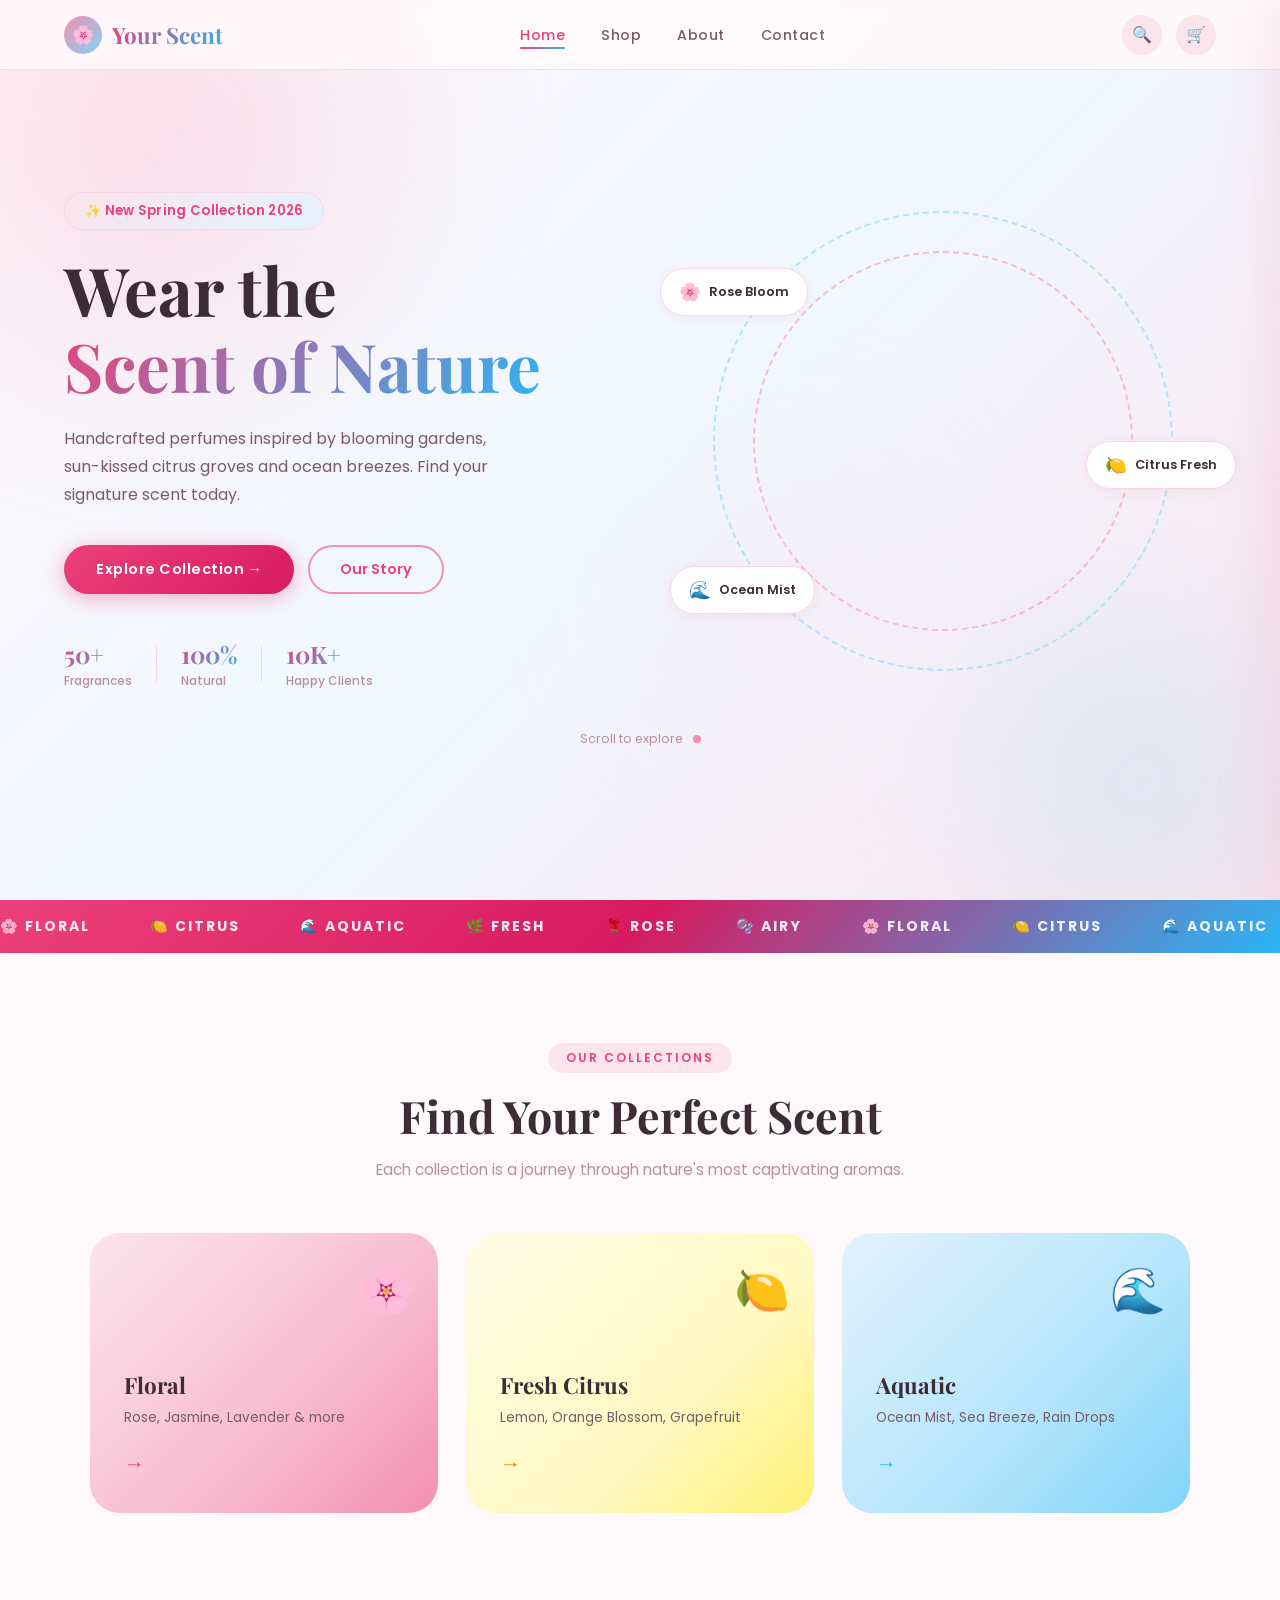
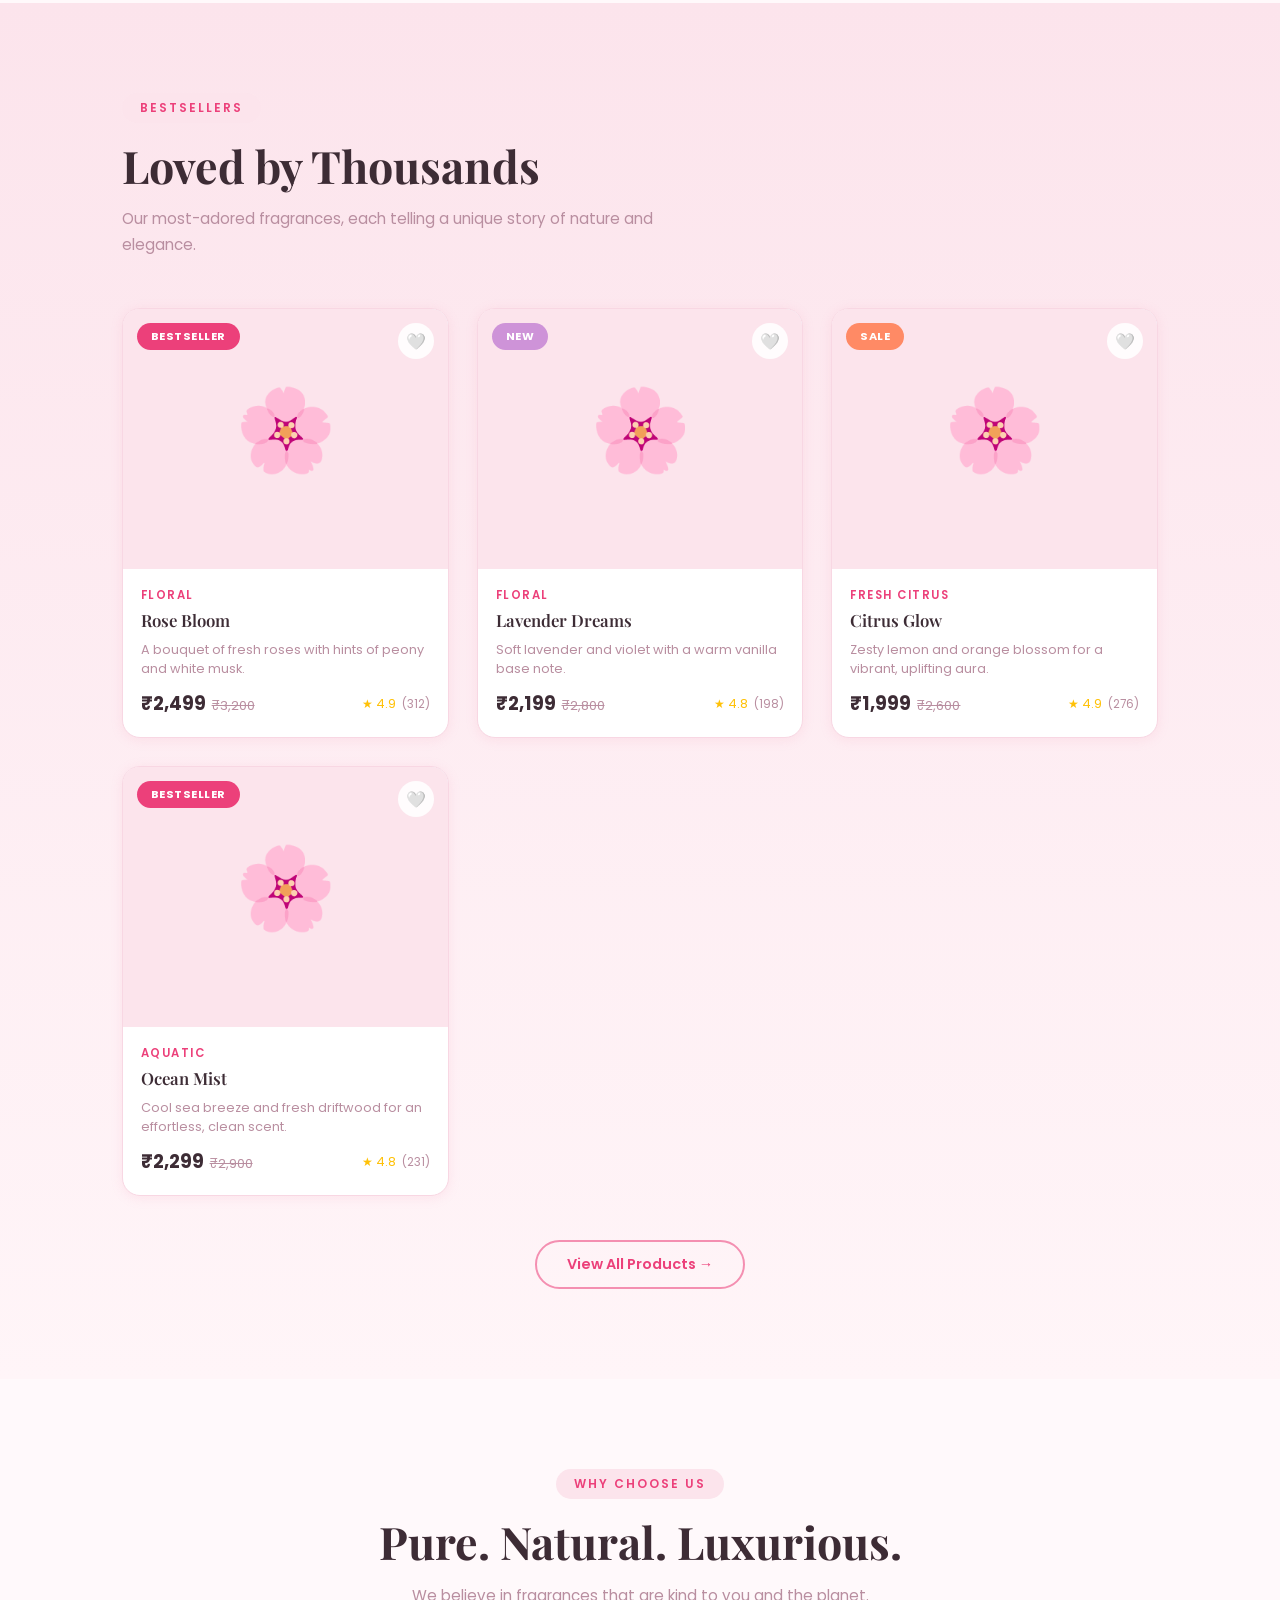
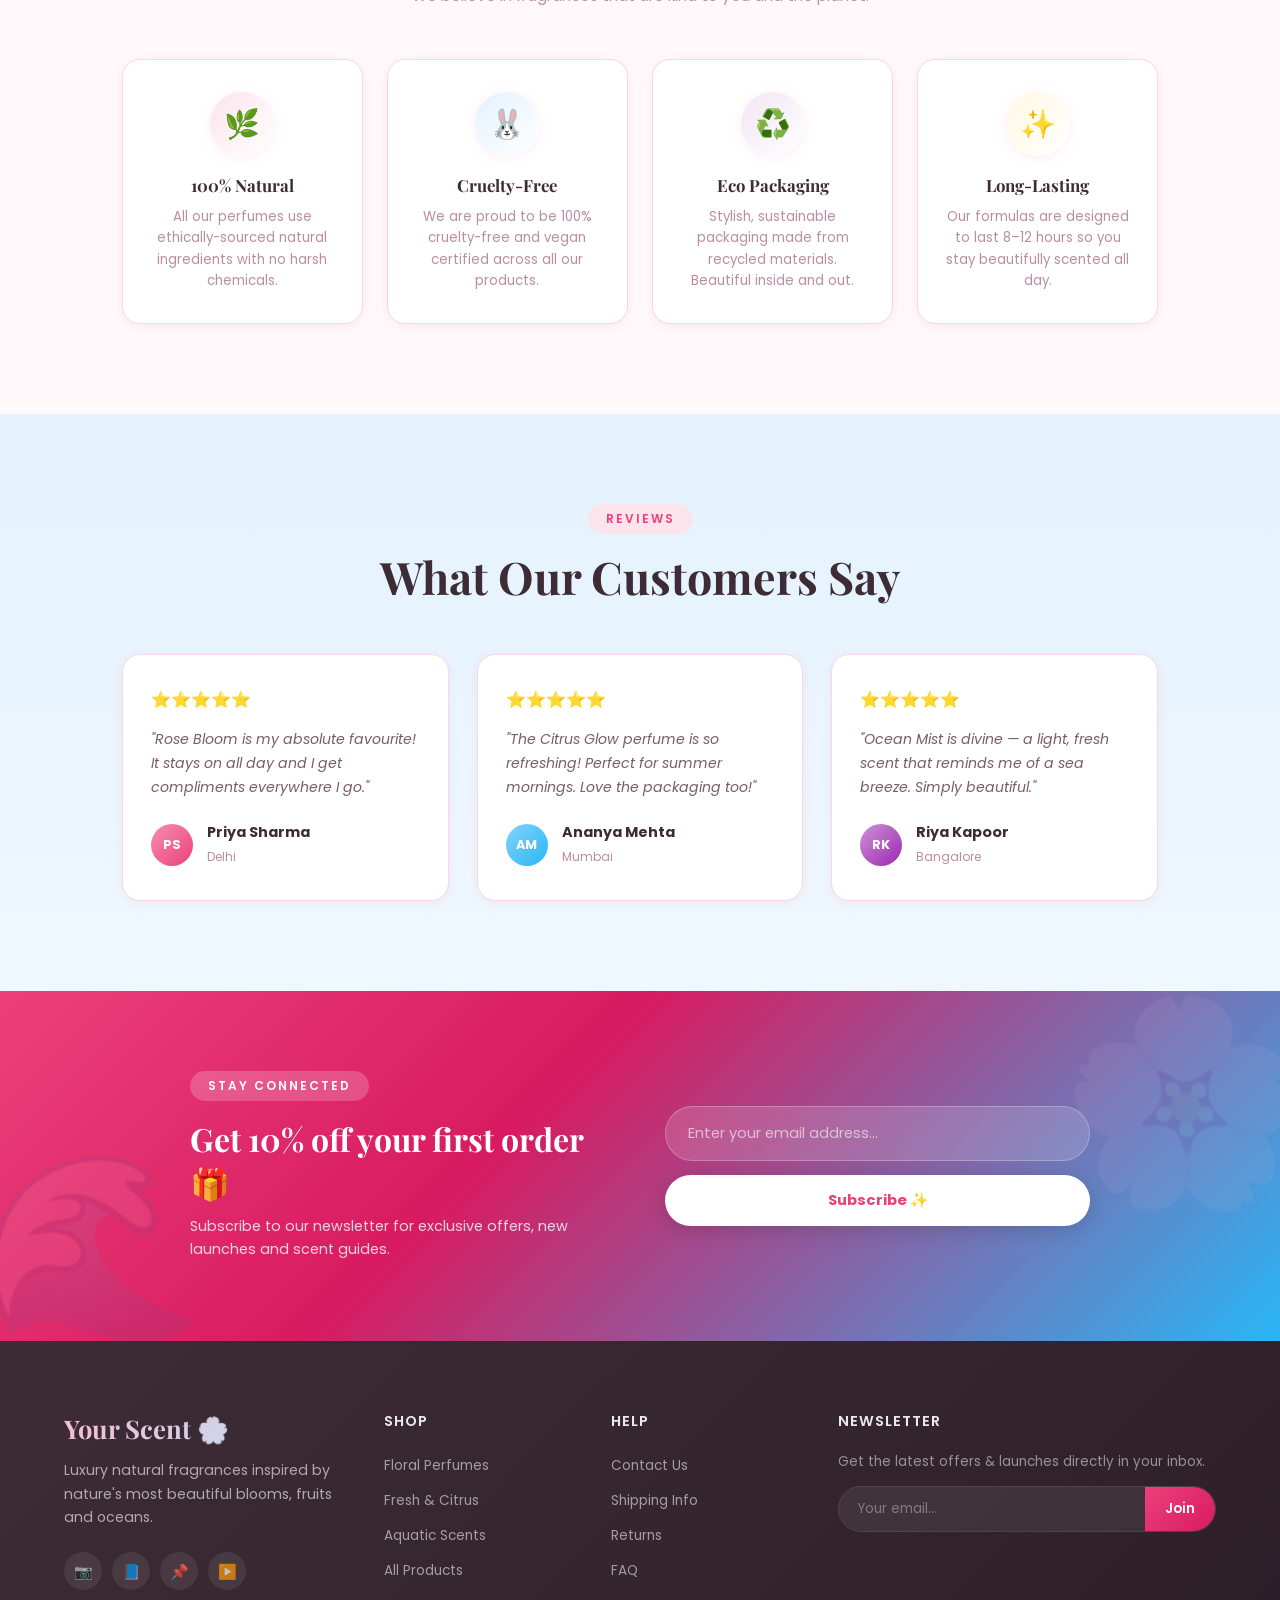
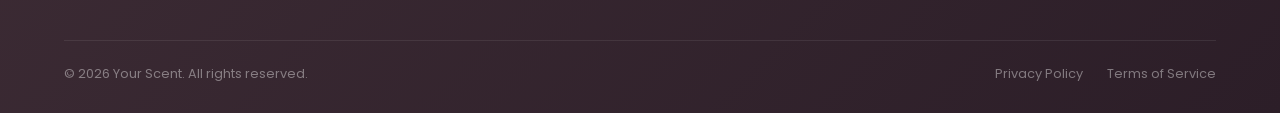
==== index.html @ e3f03396 "Add files via upload" ====
<!DOCTYPE html>
<html lang="en">
<head>
  <meta charset="UTF-8" />
  <meta name="viewport" content="width=device-width, initial-scale=1.0" />
  <meta name="description" content="Your Scent – Discover luxurious floral, fresh citrus and aquatic perfumes crafted for those who love nature's finest aromas." />
  <title>Your Scent | Luxury Perfumes</title>
  <link rel="stylesheet" href="style.css" />
  <link rel="stylesheet" href="home.css" />
</head>
<body>

  <!-- ══ NAVBAR ══ -->
  <nav class="navbar" id="navbar">
    <a href="index.html" class="nav-logo">
      <div class="logo-icon">🌸</div>
      <span class="brand-name">Your Scent</span>
    </a>
    <ul class="nav-links">
      <li><a href="index.html" class="active">Home</a></li>
      <li><a href="shop.html">Shop</a></li>
      <li><a href="about.html">About</a></li>
      <li><a href="contact.html">Contact</a></li>
    </ul>
    <div class="nav-actions">
      <button class="nav-btn-icon" id="searchBtn" title="Search">🔍</button>
      <button class="nav-btn-icon cart-btn" id="cartBtn" title="Cart">
        🛒<span class="cart-count" id="cartCount">0</span>
      </button>
      <button class="hamburger" id="hamburger" aria-label="Menu">
        <span></span><span></span><span></span>
      </button>
    </div>
  </nav>
  <div class="mobile-nav" id="mobileNav">
    <a href="index.html">Home</a>
    <a href="shop.html">Shop</a>
    <a href="about.html">About</a>
    <a href="contact.html">Contact</a>
  </div>

  <!-- ══ HERO ══ -->
  <section class="hero" id="home">
    <div class="hero-bg-shapes">
      <div class="hero-blob hero-blob-1"></div>
      <div class="hero-blob hero-blob-2"></div>
      <div class="hero-blob hero-blob-3"></div>
    </div>
    <div class="hero-content">
      <div class="hero-text animate-in">
        <div class="hero-tag">✨ New Spring Collection 2026</div>
        <h1 class="hero-title">
          Wear the<br />
          <span class="text-gradient">Scent of Nature</span>
        </h1>
        <p class="hero-sub">
          Handcrafted perfumes inspired by blooming gardens,
          sun-kissed citrus groves and ocean breezes. Find your
          signature scent today.
        </p>
        <div class="hero-actions">
          <a href="shop.html" class="btn-primary">Explore Collection →</a>
          <a href="about.html" class="btn-secondary">Our Story</a>
        </div>
        <div class="hero-stats">
          <div class="stat"><span>50+</span><em>Fragrances</em></div>
          <div class="stat-divider"></div>
          <div class="stat"><span>100%</span><em>Natural</em></div>
          <div class="stat-divider"></div>
          <div class="stat"><span>10K+</span><em>Happy Clients</em></div>
        </div>
      </div>
      <div class="hero-visual animate-in" style="animation-delay:0.2s">
        <div class="hero-img-ring"></div>
        <div class="hero-img-ring ring-2"></div>
        <img
          src="C:/Users/kumar/.gemini/antigravity/brain/b9d7368d-b998-469e-8e86-567c743e4a9d/hero_banner_1772467784851.png"
          alt="Your Scent hero perfume"
          class="hero-img"
          onerror="this.style.display='none'"
        />
        <div class="hero-float-card card-1">
          <span>🌸</span> Rose Bloom
        </div>
        <div class="hero-float-card card-2">
          <span>🍋</span> Citrus Fresh
        </div>
        <div class="hero-float-card card-3">
          <span>🌊</span> Ocean Mist
        </div>
      </div>
    </div>
    <div class="hero-scroll-hint">
      <span>Scroll to explore</span>
      <div class="scroll-dot"></div>
    </div>
  </section>

  <!-- ══ MARQUEE ══ -->
  <div class="marquee-wrap">
    <div class="marquee-track">
      <span>🌸 Floral</span><span>🍋 Citrus</span><span>🌊 Aquatic</span>
      <span>🌿 Fresh</span><span>🌹 Rose</span><span>🫧 Airy</span>
      <span>🌸 Floral</span><span>🍋 Citrus</span><span>🌊 Aquatic</span>
      <span>🌿 Fresh</span><span>🌹 Rose</span><span>🫧 Airy</span>
    </div>
  </div>

  <!-- ══ CATEGORIES ══ -->
  <section class="section cat-section" id="categories">
    <div class="section-header center animate-in">
      <div class="section-tag">Our Collections</div>
      <h2 class="section-title">Find Your Perfect Scent</h2>
      <p class="section-sub">Each collection is a journey through nature's most captivating aromas.</p>
    </div>
    <div class="cat-grid">
      <a href="shop.html?filter=floral" class="cat-card cat-floral animate-in">
        <div class="cat-icon">🌸</div>
        <h3>Floral</h3>
        <p>Rose, Jasmine, Lavender & more</p>
        <div class="cat-arrow">→</div>
      </a>
      <a href="shop.html?filter=fresh" class="cat-card cat-fresh animate-in" style="animation-delay:0.1s">
        <div class="cat-icon">🍋</div>
        <h3>Fresh Citrus</h3>
        <p>Lemon, Orange Blossom, Grapefruit</p>
        <div class="cat-arrow">→</div>
      </a>
      <a href="shop.html?filter=aquatic" class="cat-card cat-aquatic animate-in" style="animation-delay:0.2s">
        <div class="cat-icon">🌊</div>
        <h3>Aquatic</h3>
        <p>Ocean Mist, Sea Breeze, Rain Drops</p>
        <div class="cat-arrow">→</div>
      </a>
    </div>
  </section>

  <!-- ══ BESTSELLERS ══ -->
  <section class="section section-pink" id="bestsellers">
    <div class="container">
      <div class="section-header animate-in">
        <div class="section-tag">Bestsellers</div>
        <h2 class="section-title">Loved by Thousands</h2>
        <p class="section-sub">Our most-adored fragrances, each telling a unique story of nature and elegance.</p>
      </div>
      <div class="products-grid" id="homeProducts"></div>
      <div style="text-align:center;margin-top:44px">
        <a href="shop.html" class="btn-secondary">View All Products →</a>
      </div>
    </div>
  </section>

  <!-- ══ BRAND VALUES ══ -->
  <section class="section values-section">
    <div class="container">
      <div class="section-header center animate-in">
        <div class="section-tag">Why Choose Us</div>
        <h2 class="section-title">Pure. Natural. Luxurious.</h2>
        <p class="section-sub">We believe in fragrances that are kind to you and the planet.</p>
      </div>
      <div class="values-grid">
        <div class="value-card animate-in">
          <div class="value-icon" style="background:linear-gradient(135deg,var(--pink-light),#fff)">🌿</div>
          <h4>100% Natural</h4>
          <p>All our perfumes use ethically-sourced natural ingredients with no harsh chemicals.</p>
        </div>
        <div class="value-card animate-in" style="animation-delay:0.1s">
          <div class="value-icon" style="background:linear-gradient(135deg,var(--blue-light),#fff)">🐰</div>
          <h4>Cruelty-Free</h4>
          <p>We are proud to be 100% cruelty-free and vegan certified across all our products.</p>
        </div>
        <div class="value-card animate-in" style="animation-delay:0.2s">
          <div class="value-icon" style="background:linear-gradient(135deg,var(--lavender),#fff)">♻️</div>
          <h4>Eco Packaging</h4>
          <p>Stylish, sustainable packaging made from recycled materials. Beautiful inside and out.</p>
        </div>
        <div class="value-card animate-in" style="animation-delay:0.3s">
          <div class="value-icon" style="background:linear-gradient(135deg,#fff8e1,#fff)">✨</div>
          <h4>Long-Lasting</h4>
          <p>Our formulas are designed to last 8–12 hours so you stay beautifully scented all day.</p>
        </div>
      </div>
    </div>
  </section>

  <!-- ══ TESTIMONIALS ══ -->
  <section class="section section-blue testimonials-section">
    <div class="container">
      <div class="section-header center animate-in">
        <div class="section-tag">Reviews</div>
        <h2 class="section-title">What Our Customers Say</h2>
      </div>
      <div class="testimonials-grid">
        <div class="testimonial-card animate-in">
          <div class="testi-stars">⭐⭐⭐⭐⭐</div>
          <p>"Rose Bloom is my absolute favourite! It stays on all day and I get compliments everywhere I go."</p>
          <div class="testi-author">
            <div class="testi-avatar">PS</div>
            <div><strong>Priya Sharma</strong><em>Delhi</em></div>
          </div>
        </div>
        <div class="testimonial-card animate-in" style="animation-delay:0.1s">
          <div class="testi-stars">⭐⭐⭐⭐⭐</div>
          <p>"The Citrus Glow perfume is so refreshing! Perfect for summer mornings. Love the packaging too!"</p>
          <div class="testi-author">
            <div class="testi-avatar" style="background:linear-gradient(135deg,var(--blue-medium),var(--blue-deep))">AM</div>
            <div><strong>Ananya Mehta</strong><em>Mumbai</em></div>
          </div>
        </div>
        <div class="testimonial-card animate-in" style="animation-delay:0.2s">
          <div class="testi-stars">⭐⭐⭐⭐⭐</div>
          <p>"Ocean Mist is divine — a light, fresh scent that reminds me of a sea breeze. Simply beautiful."</p>
          <div class="testi-author">
            <div class="testi-avatar" style="background:linear-gradient(135deg,var(--lavender-mid),#9c27b0)">RK</div>
            <div><strong>Riya Kapoor</strong><em>Bangalore</em></div>
          </div>
        </div>
      </div>
    </div>
  </section>

  <!-- ══ NEWSLETTER ══ -->
  <section class="newsletter-section">
    <div class="newsletter-inner animate-in">
      <div class="nl-text">
        <div class="section-tag" style="color:#fff;background:rgba(255,255,255,0.2)">Stay Connected</div>
        <h2>Get 10% off your first order 🎁</h2>
        <p>Subscribe to our newsletter for exclusive offers, new launches and scent guides.</p>
      </div>
      <form class="nl-form" id="nlForm" onsubmit="handleNL(event)">
        <input type="email" placeholder="Enter your email address..." required id="nlEmail"/>
        <button type="submit">Subscribe ✨</button>
      </form>
    </div>
  </section>

  <!-- ══ FOOTER ══ -->
  <footer>
    <div class="footer-grid">
      <div class="footer-brand">
        <div class="brand-name">Your Scent 🌸</div>
        <p>Luxury natural fragrances inspired by nature's most beautiful blooms, fruits and oceans.</p>
        <div class="footer-socials">
          <a class="social-btn" href="#" title="Instagram">📷</a>
          <a class="social-btn" href="#" title="Facebook">📘</a>
          <a class="social-btn" href="#" title="Pinterest">📌</a>
          <a class="social-btn" href="#" title="YouTube">▶️</a>
        </div>
      </div>
      <div class="footer-col">
        <h4>Shop</h4>
        <ul>
          <li><a href="shop.html?filter=floral">Floral Perfumes</a></li>
          <li><a href="shop.html?filter=fresh">Fresh & Citrus</a></li>
          <li><a href="shop.html?filter=aquatic">Aquatic Scents</a></li>
          <li><a href="shop.html">All Products</a></li>
        </ul>
      </div>
      <div class="footer-col">
        <h4>Help</h4>
        <ul>
          <li><a href="contact.html">Contact Us</a></li>
          <li><a href="#">Shipping Info</a></li>
          <li><a href="#">Returns</a></li>
          <li><a href="#">FAQ</a></li>
        </ul>
      </div>
      <div class="footer-col">
        <h4>Newsletter</h4>
        <p style="font-size:.84rem;color:rgba(255,255,255,.5);margin-bottom:14px">Get the latest offers & launches directly in your inbox.</p>
        <form class="newsletter-form" onsubmit="handleFooterNL(event)">
          <input type="email" placeholder="Your email..." required />
          <button type="submit">Join</button>
        </form>
      </div>
    </div>
    <hr class="footer-divider" />
    <div class="footer-bottom">
      <span>© 2026 Your Scent. All rights reserved.</span>
      <div class="footer-bottom-links">
        <a href="#">Privacy Policy</a>
        <a href="#">Terms of Service</a>
      </div>
    </div>
  </footer>

  <!-- ══ CART SIDEBAR ══ -->
  <div class="cart-overlay" id="cartOverlay"></div>
  <aside class="cart-sidebar" id="cartSidebar">
    <div class="cart-header">
      <h3>🛒 My Bag</h3>
      <button class="cart-close" id="cartClose">✕</button>
    </div>
    <div class="cart-items" id="cartItems"></div>
    <div class="cart-footer">
      <div class="cart-total-row">
        <span class="cart-total-label">Total</span>
        <span class="cart-total-val" id="cartTotal">₹0</span>
      </div>
      <button class="cart-checkout-btn" onclick="handleCheckout()">Proceed to Checkout →</button>
    </div>
  </aside>

  <!-- ══ TOAST ══ -->
  <div class="toast" id="toast"></div>

  <script src="script.js"></script>
  <script>
    // Render 4 bestsellers on homepage
    document.addEventListener('DOMContentLoaded', () => {
      renderProducts('homeProducts', products.filter(p => p.bestseller), 4);
    });

    function handleNL(e) {
      e.preventDefault();
      showToast('🎁 Subscribed! Your 10% coupon is on its way.');
      document.getElementById('nlEmail').value = '';
    }
    function handleFooterNL(e) {
      e.preventDefault();
      showToast('✅ You\'re subscribed! Thank you.');
      e.target.reset();
    }
  </script>
</body>
</html>
---- style.css ----
/* ============================================
   YOUR SCENT — Global Stylesheet
   Color Palette: Baby Pink, Sky Blue, Lavender
   ============================================ */

@import url('https://fonts.googleapis.com/css2?family=Playfair+Display:ital,wght@0,400;0,600;0,700;1,400&family=Poppins:wght@300;400;500;600&display=swap');

/* ── CSS Variables ── */
:root {
  --pink-light:    #fce4ec;
  --pink-soft:     #f8bbd0;
  --pink-medium:   #f48fb1;
  --pink-deep:     #e91e8c;
  --pink-accent:   #ec407a;

  --blue-light:    #e3f2fd;
  --blue-soft:     #b3e5fc;
  --blue-medium:   #81d4fa;
  --blue-deep:     #29b6f6;

  --lavender:      #f3e5f5;
  --lavender-mid:  #ce93d8;

  --cream:         #fff9fb;
  --white:         #ffffff;
  --text-dark:     #3d2c35;
  --text-mid:      #7a5c68;
  --text-light:    #b98ea0;
  --border:        #f8d7e3;

  --shadow-sm: 0 2px 12px rgba(244,143,177,0.15);
  --shadow-md: 0 6px 30px rgba(244,143,177,0.25);
  --shadow-lg: 0 12px 50px rgba(244,143,177,0.3);

  --radius-sm: 10px;
  --radius-md: 18px;
  --radius-lg: 30px;
  --radius-full: 50px;

  --transition: all 0.3s cubic-bezier(0.4, 0, 0.2, 1);
  --transition-slow: all 0.6s cubic-bezier(0.4, 0, 0.2, 1);
}

/* ── Reset ── */
*, *::before, *::after { box-sizing: border-box; margin: 0; padding: 0; }
html { scroll-behavior: smooth; }
body {
  font-family: 'Poppins', sans-serif;
  background: var(--cream);
  color: var(--text-dark);
  overflow-x: hidden;
}
img { max-width: 100%; display: block; }
a { text-decoration: none; color: inherit; }
ul { list-style: none; }
button { cursor: pointer; border: none; background: none; font-family: inherit; }

/* ── Scrollbar ── */
::-webkit-scrollbar { width: 6px; }
::-webkit-scrollbar-track { background: var(--pink-light); }
::-webkit-scrollbar-thumb { background: var(--pink-medium); border-radius: 10px; }

/* ============================================
   NAVIGATION
   ============================================ */
.navbar {
  position: fixed;
  top: 0; left: 0; right: 0;
  z-index: 1000;
  background: rgba(255, 249, 251, 0.85);
  backdrop-filter: blur(16px);
  -webkit-backdrop-filter: blur(16px);
  border-bottom: 1px solid var(--border);
  padding: 0 5%;
  height: 70px;
  display: flex;
  align-items: center;
  justify-content: space-between;
  transition: var(--transition);
}
.navbar.scrolled {
  box-shadow: var(--shadow-sm);
}

.nav-logo {
  display: flex;
  align-items: center;
  gap: 10px;
}
.nav-logo .logo-icon {
  width: 38px; height: 38px;
  background: linear-gradient(135deg, var(--pink-medium), var(--blue-medium));
  border-radius: 50%;
  display: flex; align-items: center; justify-content: center;
  font-size: 18px;
}
.nav-logo .brand-name {
  font-family: 'Playfair Display', serif;
  font-size: 1.4rem;
  font-weight: 700;
  background: linear-gradient(135deg, var(--pink-accent), var(--blue-deep));
  -webkit-background-clip: text;
  -webkit-text-fill-color: transparent;
  background-clip: text;
}

.nav-links {
  display: flex;
  gap: 36px;
  align-items: center;
}
.nav-links a {
  font-size: 0.88rem;
  font-weight: 500;
  color: var(--text-mid);
  letter-spacing: 0.5px;
  position: relative;
  transition: var(--transition);
}
.nav-links a::after {
  content: '';
  position: absolute;
  bottom: -4px; left: 0;
  width: 0; height: 2px;
  background: linear-gradient(90deg, var(--pink-accent), var(--blue-deep));
  border-radius: 2px;
  transition: var(--transition);
}
.nav-links a:hover, .nav-links a.active {
  color: var(--pink-accent);
}
.nav-links a:hover::after, .nav-links a.active::after { width: 100%; }

.nav-actions {
  display: flex;
  align-items: center;
  gap: 14px;
}
.nav-btn-icon {
  width: 40px; height: 40px;
  border-radius: 50%;
  background: var(--pink-light);
  display: flex; align-items: center; justify-content: center;
  font-size: 16px;
  transition: var(--transition);
  color: var(--pink-accent);
}
.nav-btn-icon:hover {
  background: var(--pink-soft);
  transform: scale(1.1);
}
.cart-btn { position: relative; }
.cart-count {
  position: absolute;
  top: -4px; right: -4px;
  width: 18px; height: 18px;
  background: var(--pink-accent);
  color: #fff;
  border-radius: 50%;
  font-size: 0.65rem;
  font-weight: 600;
  display: flex; align-items: center; justify-content: center;
  border: 2px solid var(--cream);
}
.hamburger {
  display: none;
  flex-direction: column;
  gap: 5px;
  width: 28px;
}
.hamburger span {
  display: block;
  height: 2px;
  background: var(--pink-accent);
  border-radius: 2px;
  transition: var(--transition);
}

/* ── Mobile Nav ── */
.mobile-nav {
  display: none;
  position: fixed;
  top: 70px; left: 0; right: 0;
  background: rgba(255, 249, 251, 0.97);
  backdrop-filter: blur(20px);
  z-index: 999;
  padding: 20px 5% 30px;
  border-bottom: 1px solid var(--border);
  flex-direction: column;
  gap: 16px;
  transform: translateY(-20px);
  opacity: 0;
  transition: var(--transition);
}
.mobile-nav.open {
  display: flex;
  transform: translateY(0);
  opacity: 1;
}
.mobile-nav a {
  font-size: 1rem;
  font-weight: 500;
  color: var(--text-mid);
  padding: 10px 0;
  border-bottom: 1px solid var(--border);
}

/* ============================================
   BUTTONS
   ============================================ */
.btn-primary {
  display: inline-flex;
  align-items: center;
  gap: 8px;
  padding: 13px 32px;
  background: linear-gradient(135deg, var(--pink-accent) 0%, #d81b60 100%);
  color: #fff;
  border-radius: var(--radius-full);
  font-size: 0.9rem;
  font-weight: 600;
  letter-spacing: 0.5px;
  transition: var(--transition);
  box-shadow: 0 4px 20px rgba(236, 64, 122, 0.4);
}
.btn-primary:hover {
  transform: translateY(-2px);
  box-shadow: 0 8px 30px rgba(236, 64, 122, 0.5);
}

.btn-secondary {
  display: inline-flex;
  align-items: center;
  gap: 8px;
  padding: 12px 30px;
  background: transparent;
  color: var(--pink-accent);
  border: 2px solid var(--pink-medium);
  border-radius: var(--radius-full);
  font-size: 0.9rem;
  font-weight: 600;
  transition: var(--transition);
}
.btn-secondary:hover {
  background: var(--pink-light);
  border-color: var(--pink-accent);
  transform: translateY(-2px);
}

.btn-blue {
  display: inline-flex;
  align-items: center;
  gap: 8px;
  padding: 13px 32px;
  background: linear-gradient(135deg, var(--blue-deep) 0%, #0288d1 100%);
  color: #fff;
  border-radius: var(--radius-full);
  font-size: 0.9rem;
  font-weight: 600;
  transition: var(--transition);
  box-shadow: 0 4px 20px rgba(41, 182, 246, 0.4);
}
.btn-blue:hover {
  transform: translateY(-2px);
  box-shadow: 0 8px 30px rgba(41, 182, 246, 0.5);
}

/* ============================================
   SECTION HEADERS
   ============================================ */
.section-tag {
  display: inline-block;
  font-size: 0.75rem;
  font-weight: 600;
  letter-spacing: 2px;
  text-transform: uppercase;
  color: var(--pink-accent);
  background: var(--pink-light);
  padding: 6px 18px;
  border-radius: var(--radius-full);
  margin-bottom: 16px;
}
.section-title {
  font-family: 'Playfair Display', serif;
  font-size: clamp(1.8rem, 4vw, 2.8rem);
  font-weight: 700;
  color: var(--text-dark);
  line-height: 1.2;
  margin-bottom: 14px;
}
.section-sub {
  font-size: 0.95rem;
  color: var(--text-light);
  line-height: 1.7;
  max-width: 540px;
}
.section-header { margin-bottom: 50px; }
.section-header.center { text-align: center; }
.section-header.center .section-sub { margin: 0 auto; }

/* ============================================
   PRODUCT CARD
   ============================================ */
.product-card {
  background: var(--white);
  border-radius: var(--radius-md);
  overflow: hidden;
  box-shadow: var(--shadow-sm);
  transition: var(--transition);
  border: 1px solid var(--border);
}
.product-card:hover {
  transform: translateY(-8px);
  box-shadow: var(--shadow-md);
}
.product-img-wrap {
  position: relative;
  overflow: hidden;
  background: linear-gradient(135deg, var(--pink-light), var(--blue-light));
  height: 260px;
  display: flex; align-items: center; justify-content: center;
}
.product-img-wrap img {
  width: 100%;
  height: 100%;
  object-fit: cover;
  transition: var(--transition-slow);
}
.product-card:hover .product-img-wrap img {
  transform: scale(1.08);
}
.product-badge {
  position: absolute;
  top: 14px; left: 14px;
  padding: 5px 14px;
  border-radius: var(--radius-full);
  font-size: 0.7rem;
  font-weight: 700;
  letter-spacing: 0.5px;
  text-transform: uppercase;
}
.badge-new { background: var(--pink-accent); color: #fff; }
.badge-hot { background: var(--blue-deep); color: #fff; }
.badge-sale { background: #ff8a65; color: #fff; }
.badge-fave { background: var(--lavender-mid); color: #fff; }

.product-wishlist {
  position: absolute;
  top: 14px; right: 14px;
  width: 36px; height: 36px;
  background: rgba(255,255,255,0.9);
  border-radius: 50%;
  display: flex; align-items: center; justify-content: center;
  font-size: 16px;
  transition: var(--transition);
  cursor: pointer;
  border: none;
}
.product-wishlist:hover { transform: scale(1.2); background: #fff; }
.product-wishlist.active { color: var(--pink-accent); }

.product-overlay {
  position: absolute;
  bottom: 0; left: 0; right: 0;
  background: rgba(255,255,255,0.95);
  padding: 14px;
  transform: translateY(100%);
  transition: var(--transition);
}
.product-card:hover .product-overlay { transform: translateY(0); }
.product-overlay button {
  width: 100%;
  padding: 10px;
  background: linear-gradient(135deg, var(--pink-accent), #d81b60);
  color: #fff;
  border-radius: var(--radius-sm);
  font-size: 0.85rem;
  font-weight: 600;
  transition: var(--transition);
}
.product-overlay button:hover { opacity: 0.9; }

.product-info { padding: 18px 18px 20px; }
.product-category {
  font-size: 0.72rem;
  font-weight: 600;
  letter-spacing: 1.5px;
  text-transform: uppercase;
  color: var(--pink-accent);
  margin-bottom: 6px;
}
.product-name {
  font-family: 'Playfair Display', serif;
  font-size: 1.05rem;
  font-weight: 600;
  color: var(--text-dark);
  margin-bottom: 8px;
  line-height: 1.3;
}
.product-desc {
  font-size: 0.8rem;
  color: var(--text-light);
  line-height: 1.5;
  margin-bottom: 12px;
}
.product-footer {
  display: flex;
  align-items: center;
  justify-content: space-between;
}
.product-price {
  font-size: 1.15rem;
  font-weight: 700;
  color: var(--text-dark);
}
.product-price span {
  font-size: 0.82rem;
  color: var(--text-light);
  text-decoration: line-through;
  font-weight: 400;
  margin-left: 6px;
}
.product-stars { font-size: 0.78rem; color: #ffc107; }
.product-stars em { color: var(--text-light); font-style: normal; font-size: 0.72rem; margin-left: 3px; }

/* ============================================
   CART SIDEBAR
   ============================================ */
.cart-overlay {
  position: fixed;
  inset: 0;
  background: rgba(61, 44, 53, 0.4);
  backdrop-filter: blur(4px);
  z-index: 2000;
  opacity: 0;
  pointer-events: none;
  transition: var(--transition);
}
.cart-overlay.open { opacity: 1; pointer-events: all; }

.cart-sidebar {
  position: fixed;
  top: 0; right: -420px;
  width: min(420px, 100vw);
  height: 100vh;
  background: var(--white);
  z-index: 2001;
  display: flex;
  flex-direction: column;
  box-shadow: -10px 0 50px rgba(244,143,177,0.2);
  transition: var(--transition);
}
.cart-sidebar.open { right: 0; }

.cart-header {
  padding: 24px;
  border-bottom: 1px solid var(--border);
  display: flex;
  align-items: center;
  justify-content: space-between;
  background: linear-gradient(135deg, var(--pink-light), var(--blue-light));
}
.cart-header h3 {
  font-family: 'Playfair Display', serif;
  font-size: 1.2rem;
  color: var(--text-dark);
}
.cart-close {
  width: 36px; height: 36px;
  border-radius: 50%;
  background: var(--white);
  display: flex; align-items: center; justify-content: center;
  font-size: 18px;
  color: var(--text-mid);
  transition: var(--transition);
}
.cart-close:hover { background: var(--pink-light); color: var(--pink-accent); }

.cart-items {
  flex: 1;
  overflow-y: auto;
  padding: 20px;
  display: flex;
  flex-direction: column;
  gap: 16px;
}
.cart-empty {
  text-align: center;
  padding: 60px 20px;
  color: var(--text-light);
}
.cart-empty .empty-icon { font-size: 3.5rem; margin-bottom: 14px; }
.cart-empty p { font-size: 0.95rem; }

.cart-item {
  display: flex;
  gap: 14px;
  padding: 14px;
  background: var(--cream);
  border-radius: var(--radius-sm);
  border: 1px solid var(--border);
}
.cart-item-img {
  width: 68px; height: 68px;
  border-radius: 10px;
  object-fit: cover;
  flex-shrink: 0;
  background: var(--pink-light);
}
.cart-item-info { flex: 1; }
.cart-item-name {
  font-size: 0.9rem;
  font-weight: 600;
  color: var(--text-dark);
  margin-bottom: 4px;
}
.cart-item-cat {
  font-size: 0.72rem;
  color: var(--pink-accent);
  text-transform: uppercase;
  letter-spacing: 1px;
  margin-bottom: 8px;
}
.cart-item-controls {
  display: flex;
  align-items: center;
  gap: 10px;
}
.qty-btn {
  width: 26px; height: 26px;
  border-radius: 50%;
  background: var(--pink-light);
  color: var(--pink-accent);
  font-size: 14px;
  display: flex; align-items: center; justify-content: center;
  transition: var(--transition);
}
.qty-btn:hover { background: var(--pink-soft); }
.qty-val {
  font-size: 0.88rem;
  font-weight: 600;
  min-width: 20px;
  text-align: center;
  color: var(--text-dark);
}
.cart-item-price {
  font-size: 0.95rem;
  font-weight: 700;
  color: var(--pink-accent);
  white-space: nowrap;
  align-self: center;
}
.cart-item-remove {
  font-size: 14px;
  color: var(--text-light);
  transition: var(--transition);
  align-self: flex-start;
  padding: 4px;
}
.cart-item-remove:hover { color: #e53935; }

.cart-footer {
  padding: 20px 24px;
  border-top: 1px solid var(--border);
  background: var(--white);
}
.cart-total-row {
  display: flex;
  justify-content: space-between;
  align-items: center;
  margin-bottom: 16px;
}
.cart-total-label { font-size: 0.9rem; color: var(--text-mid); }
.cart-total-val {
  font-size: 1.3rem;
  font-weight: 700;
  color: var(--text-dark);
}
.cart-checkout-btn {
  width: 100%;
  padding: 15px;
  background: linear-gradient(135deg, var(--pink-accent), #d81b60);
  color: #fff;
  border-radius: var(--radius-full);
  font-size: 0.95rem;
  font-weight: 600;
  letter-spacing: 0.5px;
  transition: var(--transition);
  box-shadow: 0 4px 20px rgba(236, 64, 122, 0.4);
}
.cart-checkout-btn:hover {
  transform: translateY(-2px);
  box-shadow: 0 8px 30px rgba(236, 64, 122, 0.5);
}

/* ============================================
   TOAST NOTIFICATION
   ============================================ */
.toast {
  position: fixed;
  bottom: 30px;
  left: 50%;
  transform: translateX(-50%) translateY(80px);
  background: linear-gradient(135deg, var(--pink-accent), #d81b60);
  color: #fff;
  padding: 14px 28px;
  border-radius: var(--radius-full);
  font-size: 0.88rem;
  font-weight: 500;
  z-index: 3000;
  opacity: 0;
  transition: all 0.4s cubic-bezier(0.4, 0, 0.2, 1);
  pointer-events: none;
  box-shadow: 0 8px 30px rgba(236, 64, 122, 0.4);
  display: flex;
  align-items: center;
  gap: 8px;
  white-space: nowrap;
}
.toast.show {
  opacity: 1;
  transform: translateX(-50%) translateY(0);
}

/* ============================================
   FOOTER
   ============================================ */
footer {
  background: linear-gradient(135deg, #3d2c35 0%, #2c1e28 100%);
  color: rgba(255,255,255,0.8);
  padding: 70px 5% 30px;
}
.footer-grid {
  display: grid;
  grid-template-columns: 1.5fr 1fr 1fr 1.2fr;
  gap: 40px;
  margin-bottom: 50px;
}
.footer-brand .brand-name {
  font-family: 'Playfair Display', serif;
  font-size: 1.6rem;
  font-weight: 700;
  background: linear-gradient(135deg, var(--pink-soft), var(--blue-soft));
  -webkit-background-clip: text;
  -webkit-text-fill-color: transparent;
  background-clip: text;
  margin-bottom: 14px;
}
.footer-brand p {
  font-size: 0.88rem;
  line-height: 1.7;
  color: rgba(255,255,255,0.6);
  margin-bottom: 22px;
}
.footer-socials {
  display: flex;
  gap: 10px;
}
.social-btn {
  width: 38px; height: 38px;
  border-radius: 50%;
  background: rgba(255,255,255,0.08);
  display: flex; align-items: center; justify-content: center;
  font-size: 15px;
  color: rgba(255,255,255,0.7);
  transition: var(--transition);
}
.social-btn:hover {
  background: var(--pink-accent);
  color: #fff;
  transform: translateY(-3px);
}
.footer-col h4 {
  font-size: 0.9rem;
  font-weight: 600;
  letter-spacing: 1px;
  text-transform: uppercase;
  color: rgba(255,255,255,0.9);
  margin-bottom: 20px;
}
.footer-col ul { display: flex; flex-direction: column; gap: 10px; }
.footer-col ul a {
  font-size: 0.85rem;
  color: rgba(255,255,255,0.55);
  transition: var(--transition);
}
.footer-col ul a:hover { color: var(--pink-soft); padding-left: 5px; }

.newsletter-form {
  display: flex;
  margin-top: 14px;
  border-radius: var(--radius-full);
  overflow: hidden;
  border: 1px solid rgba(255,255,255,0.15);
}
.newsletter-form input {
  flex: 1;
  padding: 12px 18px;
  background: rgba(255,255,255,0.07);
  border: none;
  color: #fff;
  font-size: 0.85rem;
  font-family: 'Poppins', sans-serif;
  outline: none;
}
.newsletter-form input::placeholder { color: rgba(255,255,255,0.35); }
.newsletter-form button {
  padding: 12px 20px;
  background: linear-gradient(135deg, var(--pink-accent), #d81b60);
  color: #fff;
  font-size: 0.82rem;
  font-weight: 600;
  transition: var(--transition);
  white-space: nowrap;
}
.newsletter-form button:hover { opacity: 0.9; }

.footer-divider {
  border: none;
  border-top: 1px solid rgba(255,255,255,0.08);
  margin-bottom: 24px;
}
.footer-bottom {
  display: flex;
  justify-content: space-between;
  align-items: center;
  font-size: 0.8rem;
  color: rgba(255,255,255,0.4);
}
.footer-bottom-links { display: flex; gap: 24px; }
.footer-bottom-links a { color: rgba(255,255,255,0.4); transition: var(--transition); }
.footer-bottom-links a:hover { color: var(--pink-soft); }

/* ============================================
   ANIMATIONS
   ============================================ */
@keyframes fadeInUp {
  from { opacity: 0; transform: translateY(30px); }
  to   { opacity: 1; transform: translateY(0); }
}
@keyframes fadeIn {
  from { opacity: 0; }
  to   { opacity: 1; }
}
@keyframes float {
  0%, 100% { transform: translateY(0px); }
  50%       { transform: translateY(-14px); }
}
@keyframes pulse-ring {
  0%   { transform: scale(1); opacity: 0.5; }
  100% { transform: scale(1.6); opacity: 0; }
}
@keyframes shimmer {
  0%   { background-position: -200% center; }
  100% { background-position: 200% center; }
}

.animate-in {
  opacity: 0;
  transform: translateY(30px);
  transition: opacity 0.7s ease, transform 0.7s ease;
}
.animate-in.visible {
  opacity: 1;
  transform: translateY(0);
}

/* ============================================
   UTILITIES
   ============================================ */
.container { max-width: 1200px; margin: 0 auto; padding: 0 5%; }
.page-top { padding-top: 70px; }
.section { padding: 90px 5%; }
.text-gradient {
  background: linear-gradient(135deg, var(--pink-accent), var(--blue-deep));
  -webkit-background-clip: text;
  -webkit-text-fill-color: transparent;
  background-clip: text;
}

/* ============================================
   RESPONSIVE
   ============================================ */
@media (max-width: 992px) {
  .footer-grid { grid-template-columns: 1fr 1fr; }
}

@media (max-width: 768px) {
  .nav-links { display: none; }
  .hamburger { display: flex; }
  .section { padding: 70px 5%; }
  .footer-grid { grid-template-columns: 1fr; gap: 30px; }
  .footer-bottom { flex-direction: column; gap: 14px; text-align: center; }
}
---- home.css ----
/* ============================================
   YOUR SCENT — Homepage Styles (home.css)
   ============================================ */

/* ── Hero ── */
.hero {
    min-height: 100vh;
    display: flex;
    flex-direction: column;
    justify-content: center;
    padding: 100px 5% 60px;
    position: relative;
    overflow: hidden;
    background: linear-gradient(135deg, #fff5f8 0%, #f0f8ff 50%, #fce4ec 100%);
}

.hero-bg-shapes {
    position: absolute;
    inset: 0;
    pointer-events: none;
}

.hero-blob {
    position: absolute;
    border-radius: 50%;
    filter: blur(80px);
    opacity: 0.45;
}

.hero-blob-1 {
    width: 520px;
    height: 520px;
    background: radial-gradient(circle, var(--pink-soft), transparent);
    top: -120px;
    left: -100px;
    animation: float 8s ease-in-out infinite;
}

.hero-blob-2 {
    width: 400px;
    height: 400px;
    background: radial-gradient(circle, var(--blue-soft), transparent);
    bottom: -80px;
    right: -60px;
    animation: float 10s ease-in-out infinite reverse;
}

.hero-blob-3 {
    width: 280px;
    height: 280px;
    background: radial-gradient(circle, var(--lavender), transparent);
    top: 50%;
    left: 50%;
    animation: float 7s ease-in-out infinite 2s;
}

.hero-content {
    max-width: 1200px;
    margin: 0 auto;
    width: 100%;
    display: grid;
    grid-template-columns: 1fr 1fr;
    gap: 60px;
    align-items: center;
    position: relative;
    z-index: 1;
}

.hero-tag {
    display: inline-block;
    padding: 8px 20px;
    background: linear-gradient(135deg, var(--pink-light), var(--blue-light));
    border: 1px solid var(--border);
    border-radius: var(--radius-full);
    font-size: 0.82rem;
    font-weight: 600;
    color: var(--pink-accent);
    margin-bottom: 22px;
    letter-spacing: 0.3px;
}

.hero-title {
    font-family: 'Playfair Display', serif;
    font-size: clamp(2.6rem, 5.5vw, 4.2rem);
    font-weight: 700;
    line-height: 1.12;
    color: var(--text-dark);
    margin-bottom: 22px;
}

.hero-sub {
    font-size: 1rem;
    color: var(--text-mid);
    line-height: 1.75;
    max-width: 440px;
    margin-bottom: 36px;
}

.hero-actions {
    display: flex;
    gap: 14px;
    flex-wrap: wrap;
    margin-bottom: 44px;
}

.hero-stats {
    display: flex;
    align-items: center;
    gap: 24px;
}

.stat {
    display: flex;
    flex-direction: column;
    gap: 2px;
}

.stat span {
    font-family: 'Playfair Display', serif;
    font-size: 1.5rem;
    font-weight: 700;
    background: linear-gradient(135deg, var(--pink-accent), var(--blue-deep));
    -webkit-background-clip: text;
    -webkit-text-fill-color: transparent;
    background-clip: text;
}

.stat em {
    font-size: 0.75rem;
    font-style: normal;
    color: var(--text-light);
    font-weight: 500;
}

.stat-divider {
    width: 1px;
    height: 36px;
    background: var(--border);
}

/* Hero Visual */
.hero-visual {
    position: relative;
    display: flex;
    align-items: center;
    justify-content: center;
    height: 480px;
}

.hero-img-ring {
    position: absolute;
    width: 380px;
    height: 380px;
    border-radius: 50%;
    border: 2px dashed var(--pink-soft);
    animation: spin-slow 20s linear infinite;
}

.hero-img-ring.ring-2 {
    width: 460px;
    height: 460px;
    border-color: var(--blue-soft);
    animation: spin-slow 30s linear infinite reverse;
}

@keyframes spin-slow {
    to {
        transform: rotate(360deg);
    }
}

.hero-img {
    width: 320px;
    height: 380px;
    object-fit: cover;
    border-radius: 50% 50% 50% 50% / 40% 40% 60% 60%;
    box-shadow: var(--shadow-lg);
    animation: float 6s ease-in-out infinite;
    border: 4px solid rgba(255, 255, 255, 0.8);
}

.hero-float-card {
    position: absolute;
    background: rgba(255, 255, 255, 0.95);
    backdrop-filter: blur(10px);
    padding: 10px 18px;
    border-radius: var(--radius-full);
    font-size: 0.8rem;
    font-weight: 600;
    color: var(--text-dark);
    box-shadow: var(--shadow-sm);
    border: 1px solid var(--border);
    display: flex;
    align-items: center;
    gap: 8px;
}

.hero-float-card span {
    font-size: 1.1rem;
}

.card-1 {
    top: 14%;
    left: -10px;
    animation: float 5s ease-in-out infinite;
}

.card-2 {
    top: 50%;
    right: -20px;
    animation: float 6s ease-in-out infinite 1s;
}

.card-3 {
    bottom: 14%;
    left: 0px;
    animation: float 7s ease-in-out infinite 0.5s;
}

/* ── Hero Scroll ── */
.hero-scroll-hint {
    display: flex;
    align-items: center;
    gap: 10px;
    font-size: 0.78rem;
    color: var(--text-light);
    margin-top: 40px;
    justify-content: center;
    position: relative;
    z-index: 1;
}

.scroll-dot {
    width: 8px;
    height: 8px;
    background: var(--pink-medium);
    border-radius: 50%;
    animation: pulse-ring 1.5s ease-out infinite;
}

/* ── Marquee ── */
.marquee-wrap {
    background: linear-gradient(135deg, var(--pink-accent) 0%, #d81b60 50%, var(--blue-deep) 100%);
    padding: 16px 0;
    overflow: hidden;
}

.marquee-track {
    display: flex;
    gap: 60px;
    white-space: nowrap;
    animation: marquee-scroll 18s linear infinite;
}

.marquee-track span {
    font-size: 0.88rem;
    font-weight: 700;
    letter-spacing: 2px;
    text-transform: uppercase;
    color: rgba(255, 255, 255, 0.9);
}

@keyframes marquee-scroll {
    from {
        transform: translateX(0);
    }

    to {
        transform: translateX(-50%);
    }
}

/* ── Categories ── */
.cat-section {
    background: var(--cream);
}

.cat-grid {
    display: grid;
    grid-template-columns: repeat(3, 1fr);
    gap: 28px;
    max-width: 1100px;
    margin: 0 auto;
}

.cat-card {
    position: relative;
    display: flex;
    flex-direction: column;
    align-items: flex-start;
    justify-content: flex-end;
    min-height: 280px;
    border-radius: var(--radius-lg);
    padding: 34px;
    overflow: hidden;
    transition: var(--transition);
    text-decoration: none;
}

.cat-card:hover {
    transform: translateY(-8px);
    box-shadow: var(--shadow-lg);
}

.cat-floral {
    background: linear-gradient(135deg, #fce4ec 0%, #f8bbd0 60%, #f48fb1 100%);
}

.cat-fresh {
    background: linear-gradient(135deg, #fffde7 0%, #fff9c4 60%, #fff176 100%);
}

.cat-aquatic {
    background: linear-gradient(135deg, #e3f2fd 0%, #b3e5fc 60%, #81d4fa 100%);
}

.cat-icon {
    position: absolute;
    top: 24px;
    right: 24px;
    font-size: 2.8rem;
    transition: var(--transition);
}

.cat-card:hover .cat-icon {
    transform: scale(1.2) rotate(-5deg);
}

.cat-card h3 {
    font-family: 'Playfair Display', serif;
    font-size: 1.4rem;
    font-weight: 700;
    color: var(--text-dark);
    margin-bottom: 8px;
}

.cat-card p {
    font-size: 0.85rem;
    color: var(--text-mid);
    margin-bottom: 20px;
}

.cat-arrow {
    font-size: 1.3rem;
    font-weight: 700;
    color: var(--pink-accent);
    transition: var(--transition);
}

.cat-fresh .cat-arrow {
    color: #f57f17;
}

.cat-aquatic .cat-arrow {
    color: var(--blue-deep);
}

.cat-card:hover .cat-arrow {
    transform: translateX(6px);
}

/* ── Products Grid ── */
.products-grid {
    display: grid;
    grid-template-columns: repeat(auto-fill, minmax(250px, 1fr));
    gap: 28px;
}

/* ── Section Backgrounds ── */
.section-pink {
    background: linear-gradient(180deg, var(--pink-light) 0%, #fff5f8 100%);
}

.section-blue {
    background: linear-gradient(180deg, var(--blue-light) 0%, #f0f8ff 100%);
}

/* ── Values ── */
.values-grid {
    display: grid;
    grid-template-columns: repeat(4, 1fr);
    gap: 24px;
}

.value-card {
    background: var(--white);
    border-radius: var(--radius-md);
    padding: 32px 26px;
    text-align: center;
    border: 1px solid var(--border);
    box-shadow: var(--shadow-sm);
    transition: var(--transition);
}

.value-card:hover {
    transform: translateY(-6px);
    box-shadow: var(--shadow-md);
}

.value-icon {
    width: 64px;
    height: 64px;
    border-radius: 50%;
    display: flex;
    align-items: center;
    justify-content: center;
    font-size: 1.8rem;
    margin: 0 auto 18px;
    box-shadow: var(--shadow-sm);
}

.value-card h4 {
    font-family: 'Playfair Display', serif;
    font-size: 1.05rem;
    color: var(--text-dark);
    margin-bottom: 10px;
}

.value-card p {
    font-size: 0.83rem;
    color: var(--text-light);
    line-height: 1.6;
}

/* ── Testimonials ── */
.testimonials-grid {
    display: grid;
    grid-template-columns: repeat(3, 1fr);
    gap: 28px;
}

.testimonial-card {
    background: var(--white);
    border-radius: var(--radius-md);
    padding: 32px 28px;
    border: 1px solid var(--border);
    box-shadow: var(--shadow-sm);
    transition: var(--transition);
}

.testimonial-card:hover {
    transform: translateY(-5px);
    box-shadow: var(--shadow-md);
}

.testi-stars {
    font-size: 1rem;
    margin-bottom: 16px;
}

.testimonial-card p {
    font-size: 0.88rem;
    color: var(--text-mid);
    line-height: 1.7;
    font-style: italic;
    margin-bottom: 22px;
}

.testi-author {
    display: flex;
    align-items: center;
    gap: 14px;
}

.testi-avatar {
    width: 42px;
    height: 42px;
    border-radius: 50%;
    background: linear-gradient(135deg, var(--pink-medium), var(--pink-accent));
    display: flex;
    align-items: center;
    justify-content: center;
    font-size: 0.8rem;
    font-weight: 700;
    color: #fff;
    flex-shrink: 0;
}

.testi-author strong {
    display: block;
    font-size: 0.9rem;
    color: var(--text-dark);
}

.testi-author em {
    font-size: 0.75rem;
    color: var(--text-light);
    font-style: normal;
}

/* ── Newsletter ── */
.newsletter-section {
    padding: 80px 5%;
    background: linear-gradient(135deg, var(--pink-accent) 0%, #d81b60 40%, var(--blue-deep) 100%);
    position: relative;
    overflow: hidden;
}

.newsletter-section::before {
    content: '🌸';
    position: absolute;
    font-size: 200px;
    right: -30px;
    top: -40px;
    opacity: 0.08;
}

.newsletter-section::after {
    content: '🌊';
    position: absolute;
    font-size: 180px;
    left: -20px;
    bottom: -40px;
    opacity: 0.08;
}

.newsletter-inner {
    max-width: 900px;
    margin: 0 auto;
    display: grid;
    grid-template-columns: 1fr 1fr;
    gap: 50px;
    align-items: center;
    position: relative;
    z-index: 1;
}

.nl-text .section-tag {
    color: #fff;
    background: rgba(255, 255, 255, 0.2);
}

.nl-text h2 {
    font-family: 'Playfair Display', serif;
    font-size: 2rem;
    font-weight: 700;
    color: #fff;
    margin-bottom: 12px;
}

.nl-text p {
    font-size: 0.9rem;
    color: rgba(255, 255, 255, 0.8);
    line-height: 1.6;
}

.nl-form {
    display: flex;
    flex-direction: column;
    gap: 14px;
}

.nl-form input {
    padding: 16px 22px;
    border-radius: var(--radius-full);
    border: none;
    background: rgba(255, 255, 255, 0.15);
    color: #fff;
    font-size: 0.92rem;
    font-family: 'Poppins', sans-serif;
    outline: none;
    backdrop-filter: blur(10px);
    border: 1px solid rgba(255, 255, 255, 0.25);
}

.nl-form input::placeholder {
    color: rgba(255, 255, 255, 0.6);
}

.nl-form button {
    padding: 15px;
    background: #fff;
    color: var(--pink-accent);
    border-radius: var(--radius-full);
    font-size: 0.92rem;
    font-weight: 700;
    transition: var(--transition);
    box-shadow: 0 4px 20px rgba(0, 0, 0, 0.15);
}

.nl-form button:hover {
    transform: translateY(-2px);
    box-shadow: 0 8px 30px rgba(0, 0, 0, 0.2);
}

/* ── Responsive ── */
@media (max-width: 1024px) {
    .values-grid {
        grid-template-columns: repeat(2, 1fr);
    }

    .testimonials-grid {
        grid-template-columns: 1fr 1fr;
    }
}

@media (max-width: 768px) {
    .hero-content {
        grid-template-columns: 1fr;
        text-align: center;
        gap: 40px;
    }

    .hero-visual {
        height: 340px;
    }

    .hero-img {
        width: 240px;
        height: 290px;
    }

    .hero-img-ring {
        width: 280px;
        height: 280px;
    }

    .hero-img-ring.ring-2 {
        width: 340px;
        height: 340px;
    }

    .hero-sub {
        margin: 0 auto 36px;
    }

    .hero-actions {
        justify-content: center;
    }

    .hero-stats {
        justify-content: center;
    }

    .cat-grid {
        grid-template-columns: 1fr;
    }

    .values-grid {
        grid-template-columns: 1fr 1fr;
    }

    .testimonials-grid {
        grid-template-columns: 1fr;
    }

    .newsletter-inner {
        grid-template-columns: 1fr;
        gap: 30px;
    }

    .products-grid {
        grid-template-columns: repeat(auto-fill, minmax(220px, 1fr));
    }
}

@media (max-width: 480px) {
    .values-grid {
        grid-template-columns: 1fr;
    }

    .hero-float-card {
        display: none;
    }
}
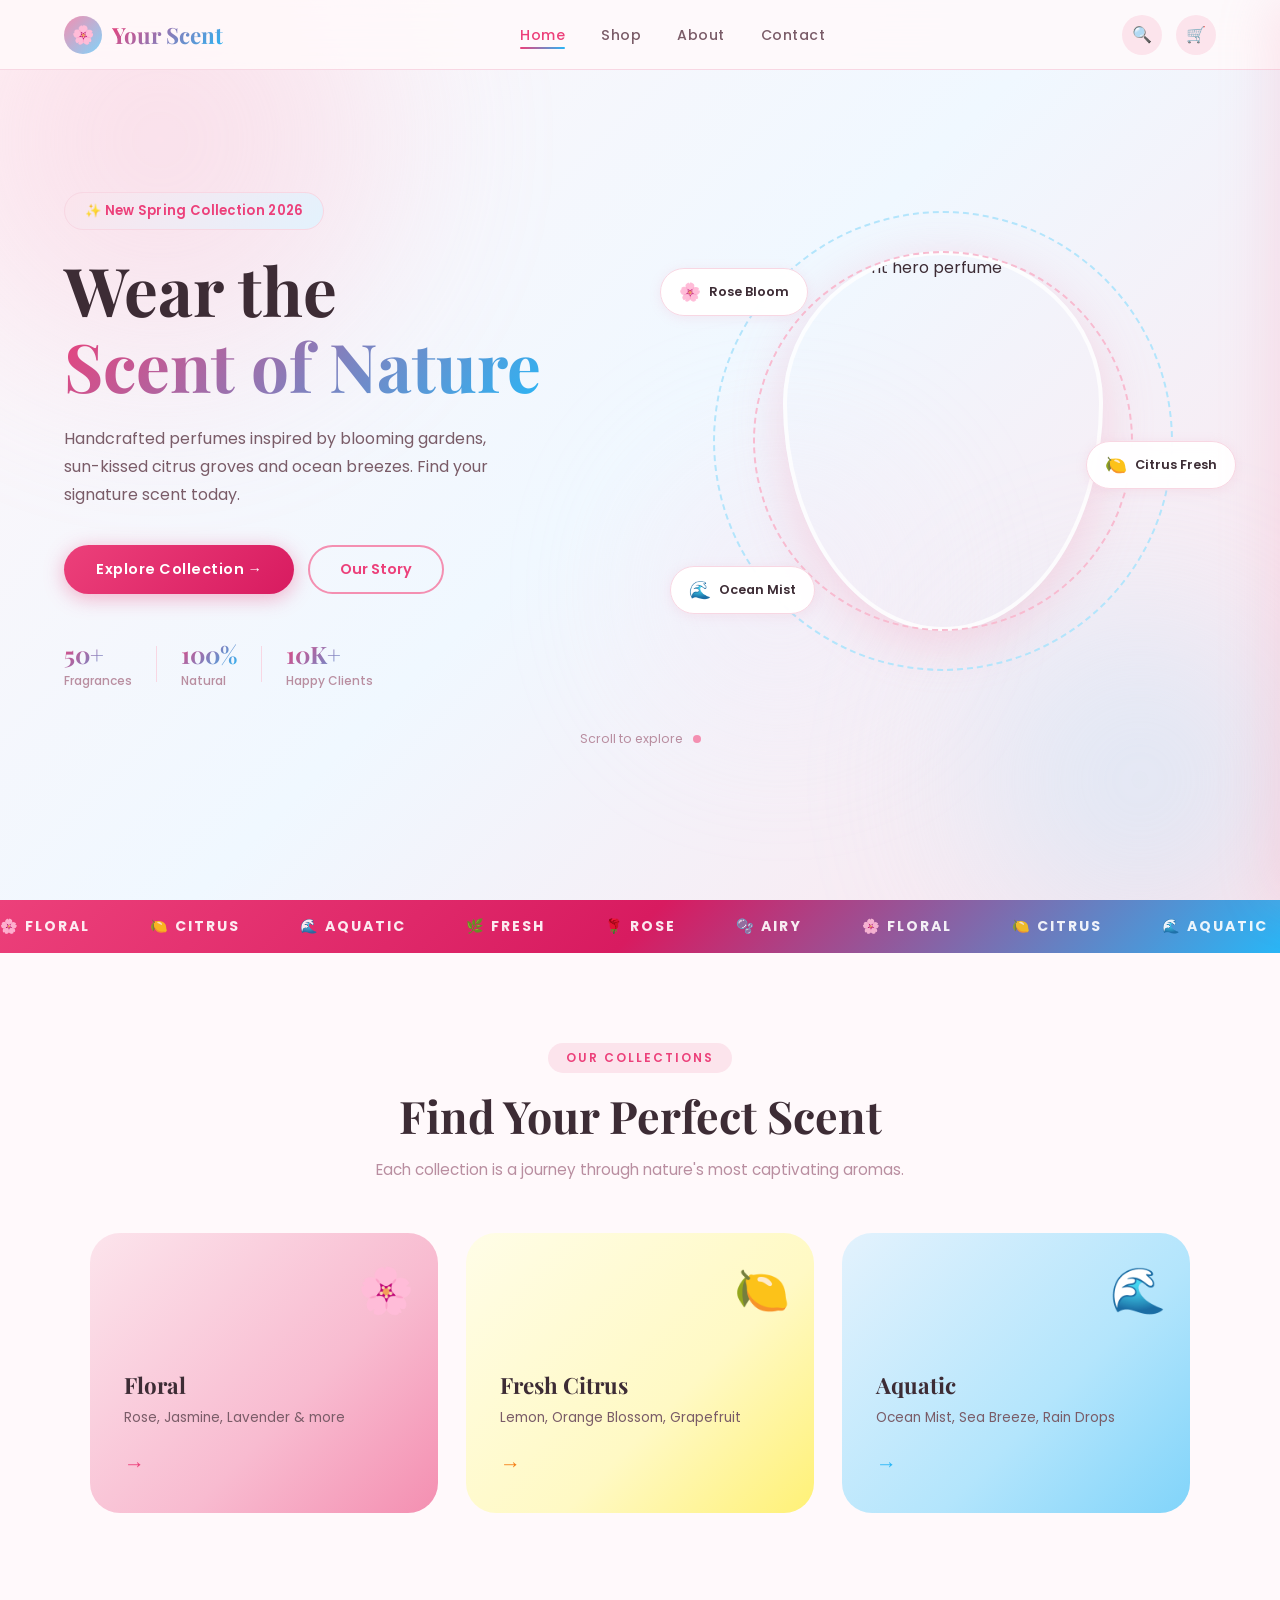
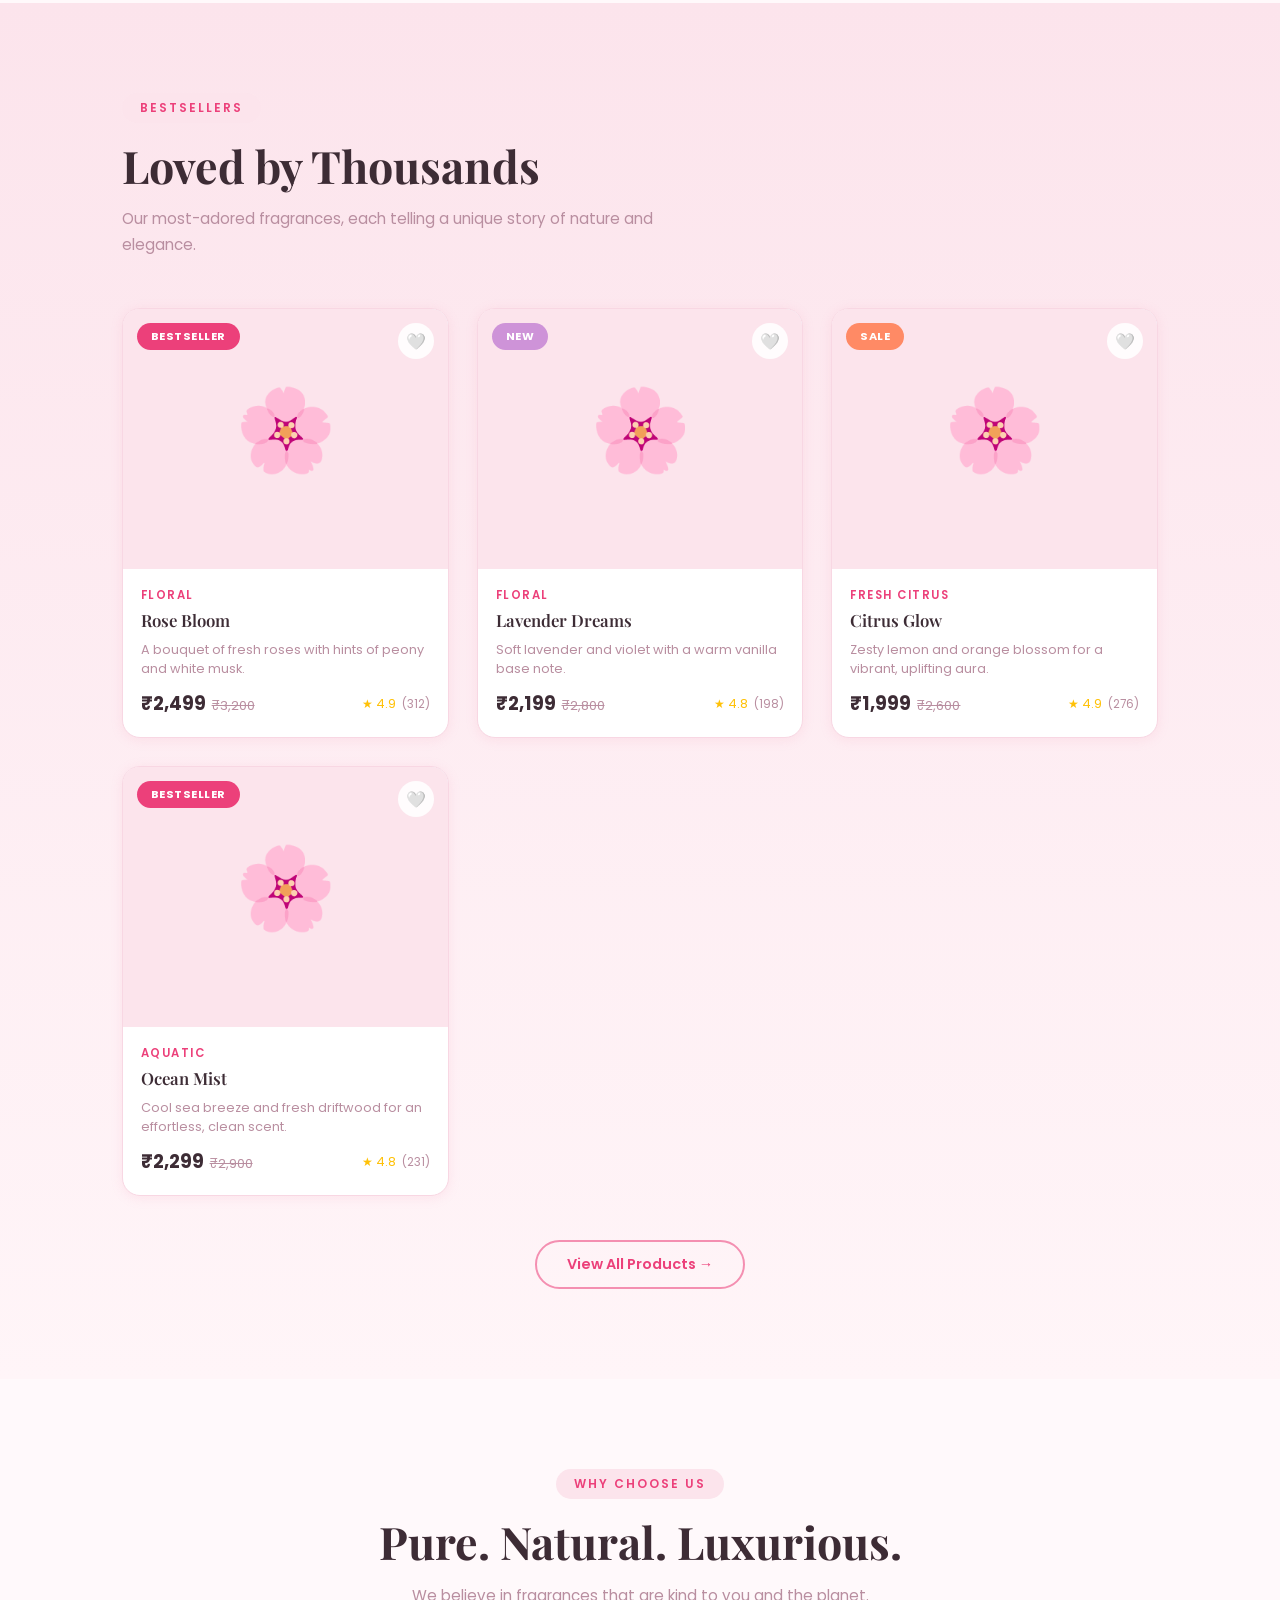
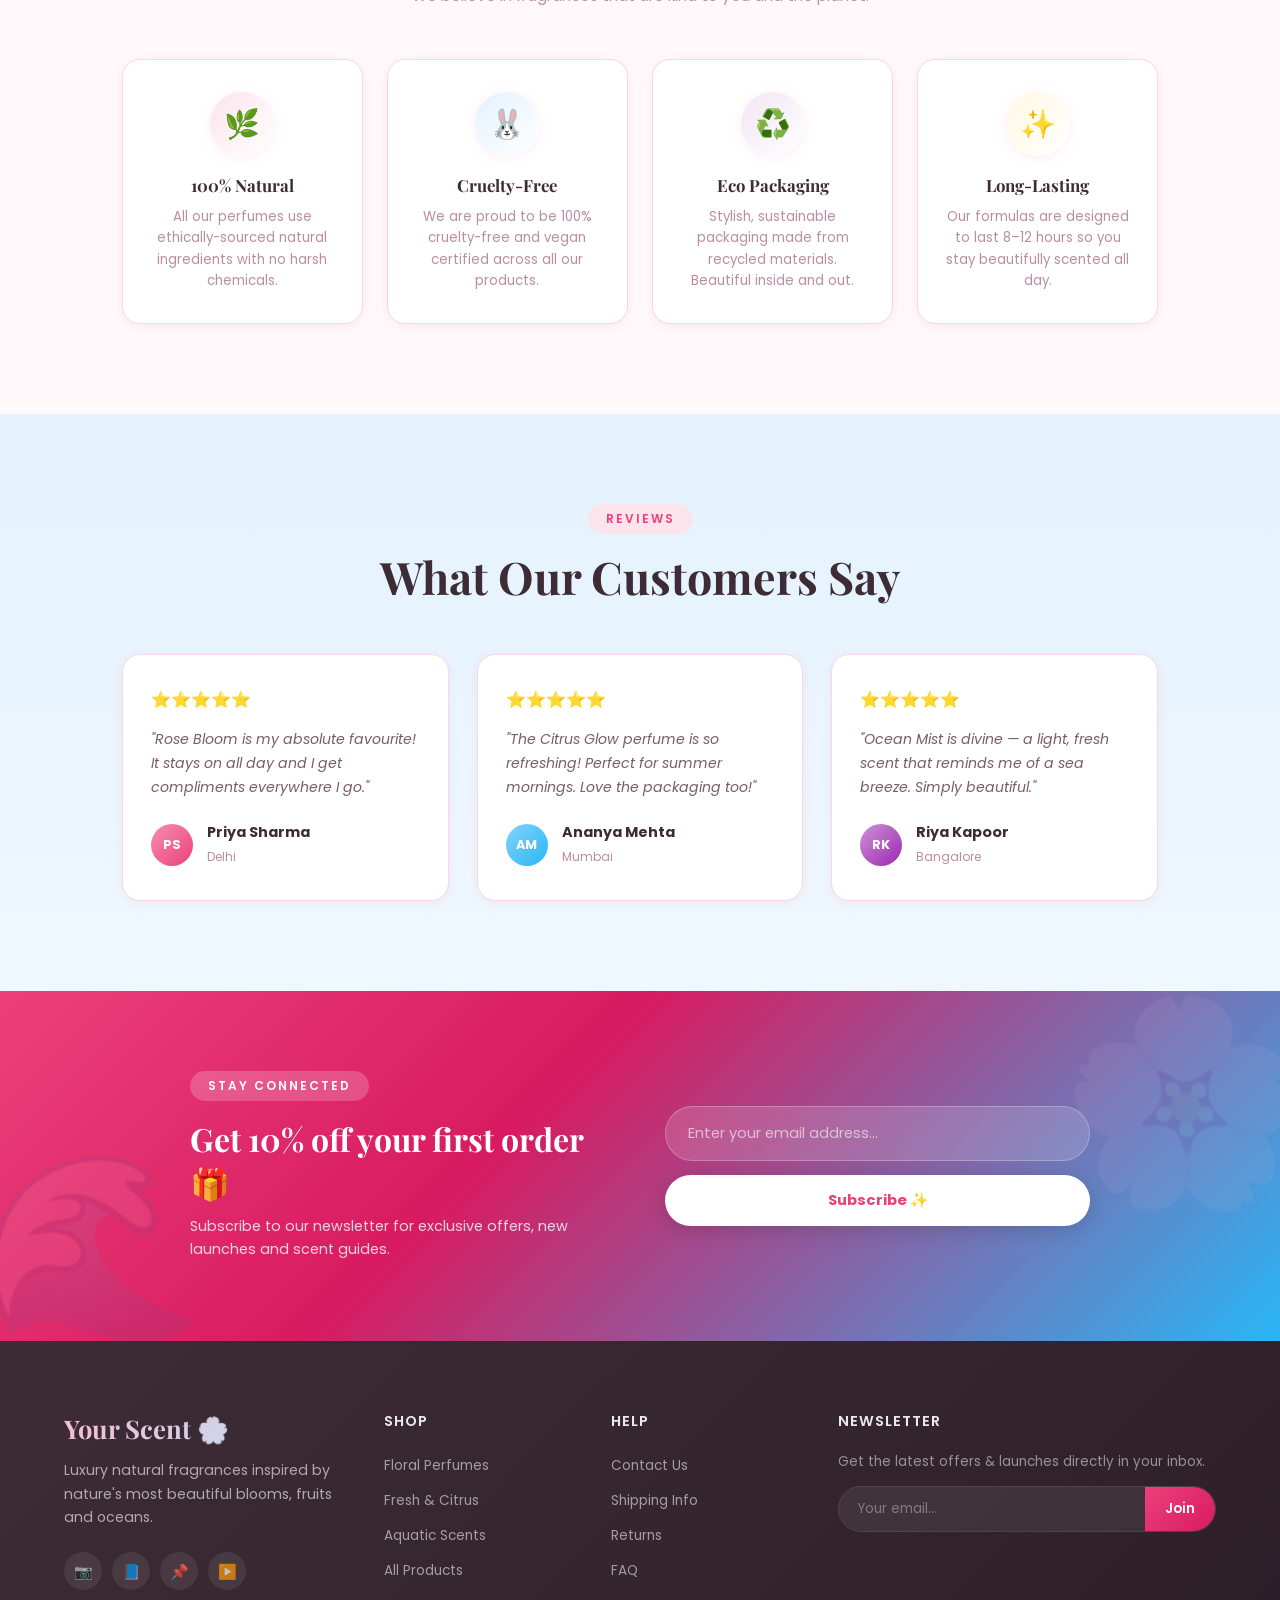
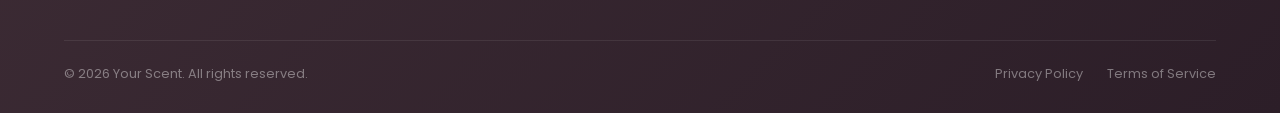
==== commit 6fc8110b: "Add files via upload" ====
--- a/index.html
+++ b/index.html
@@ -1,13 +1,16 @@
 <!DOCTYPE html>
 <html lang="en">
+
 <head>
   <meta charset="UTF-8" />
   <meta name="viewport" content="width=device-width, initial-scale=1.0" />
-  <meta name="description" content="Your Scent – Discover luxurious floral, fresh citrus and aquatic perfumes crafted for those who love nature's finest aromas." />
+  <meta name="description"
+    content="Your Scent – Discover luxurious floral, fresh citrus and aquatic perfumes crafted for those who love nature's finest aromas." />
   <title>Your Scent | Luxury Perfumes</title>
   <link rel="stylesheet" href="style.css" />
   <link rel="stylesheet" href="home.css" />
 </head>
+
 <body>
 
   <!-- ══ NAVBAR ══ -->
@@ -73,12 +76,8 @@
       <div class="hero-visual animate-in" style="animation-delay:0.2s">
         <div class="hero-img-ring"></div>
         <div class="hero-img-ring ring-2"></div>
-        <img
-          src="C:/Users/kumar/.gemini/antigravity/brain/b9d7368d-b998-469e-8e86-567c743e4a9d/hero_banner_1772467784851.png"
-          alt="Your Scent hero perfume"
-          class="hero-img"
-          onerror="this.style.display='none'"
-        />
+        <img src="https://images.unsplash.com/photo-1619994403073-2cec844b8e63?w=600&q=85" alt="Your Scent hero perfume"
+          class="hero-img" />
         <div class="hero-float-card card-1">
           <span>🌸</span> Rose Bloom
         </div>
@@ -203,7 +202,8 @@
           <div class="testi-stars">⭐⭐⭐⭐⭐</div>
           <p>"The Citrus Glow perfume is so refreshing! Perfect for summer mornings. Love the packaging too!"</p>
           <div class="testi-author">
-            <div class="testi-avatar" style="background:linear-gradient(135deg,var(--blue-medium),var(--blue-deep))">AM</div>
+            <div class="testi-avatar" style="background:linear-gradient(135deg,var(--blue-medium),var(--blue-deep))">AM
+            </div>
             <div><strong>Ananya Mehta</strong><em>Mumbai</em></div>
           </div>
         </div>
@@ -228,7 +228,7 @@
         <p>Subscribe to our newsletter for exclusive offers, new launches and scent guides.</p>
       </div>
       <form class="nl-form" id="nlForm" onsubmit="handleNL(event)">
-        <input type="email" placeholder="Enter your email address..." required id="nlEmail"/>
+        <input type="email" placeholder="Enter your email address..." required id="nlEmail" />
         <button type="submit">Subscribe ✨</button>
       </form>
     </div>
@@ -267,7 +267,8 @@
       </div>
       <div class="footer-col">
         <h4>Newsletter</h4>
-        <p style="font-size:.84rem;color:rgba(255,255,255,.5);margin-bottom:14px">Get the latest offers & launches directly in your inbox.</p>
+        <p style="font-size:.84rem;color:rgba(255,255,255,.5);margin-bottom:14px">Get the latest offers & launches
+          directly in your inbox.</p>
         <form class="newsletter-form" onsubmit="handleFooterNL(event)">
           <input type="email" placeholder="Your email..." required />
           <button type="submit">Join</button>
@@ -323,4 +324,5 @@
     }
   </script>
 </body>
-</html>
+
+</html>
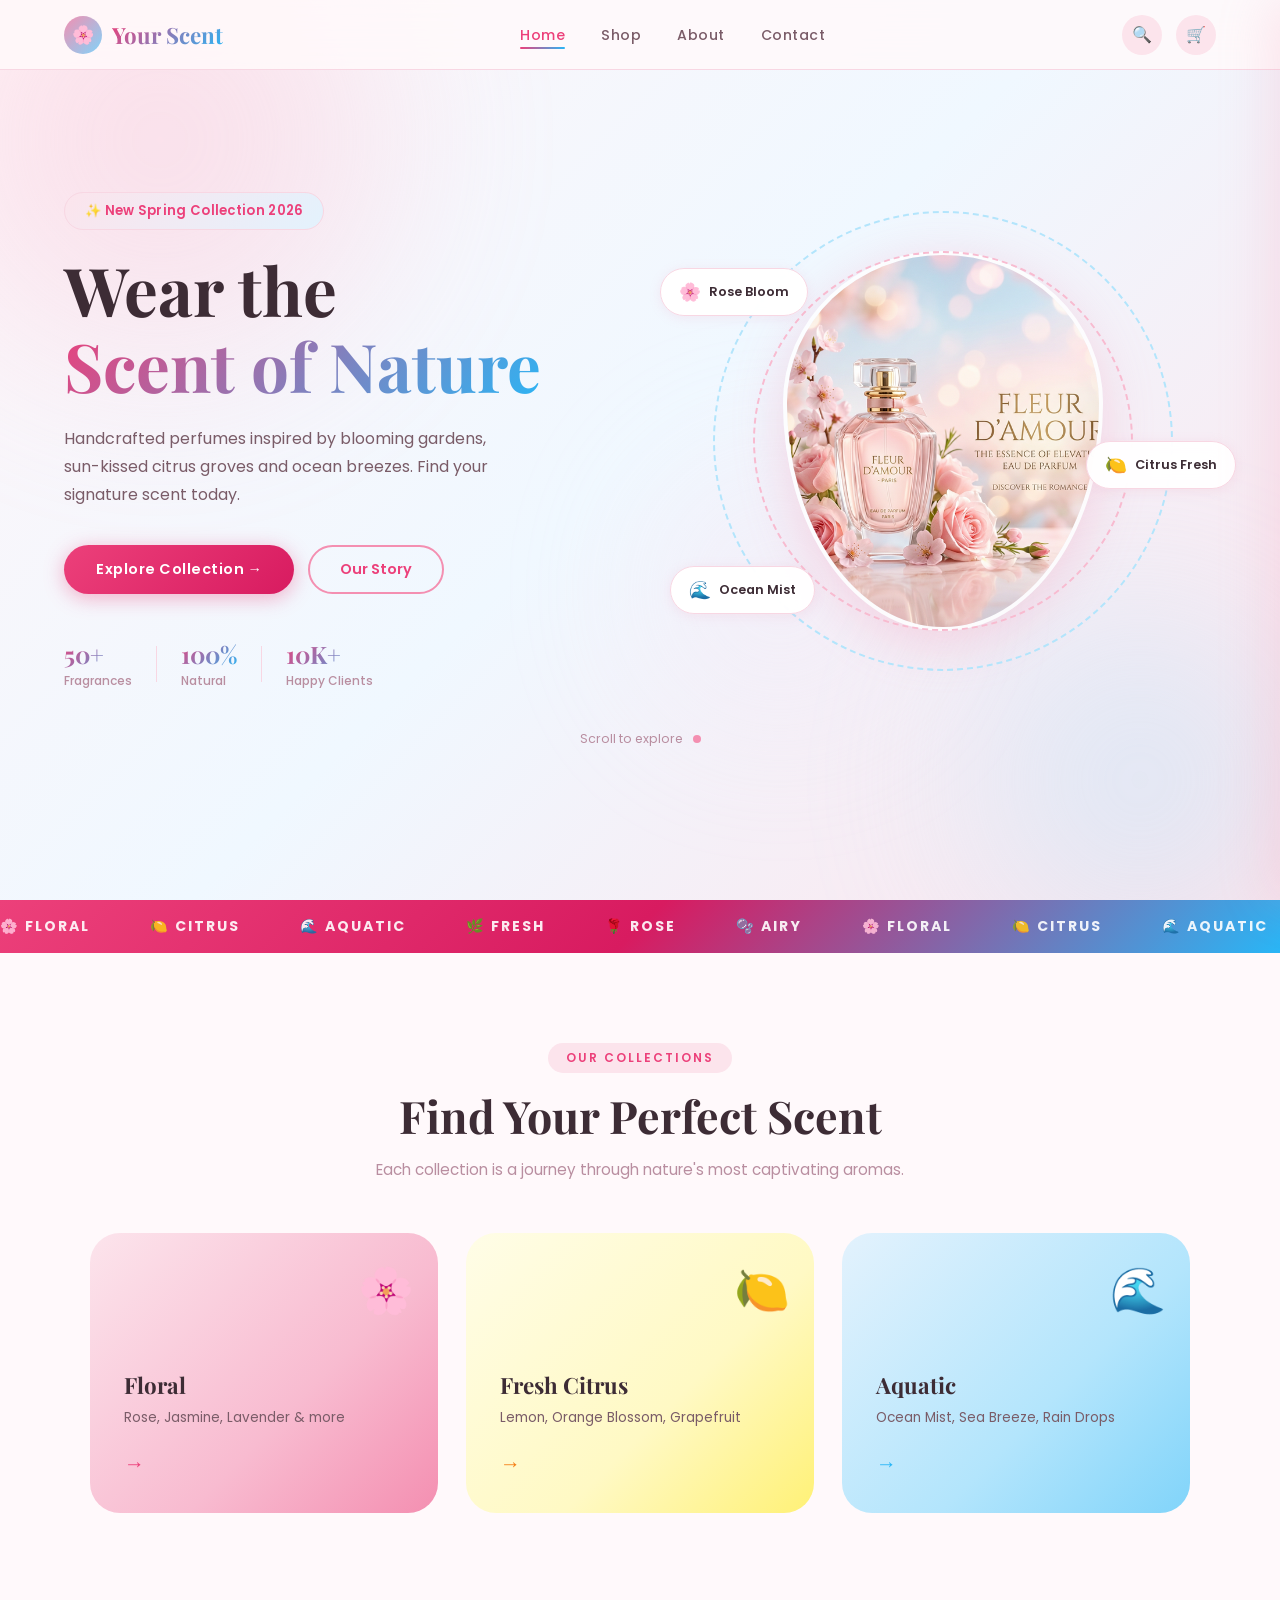
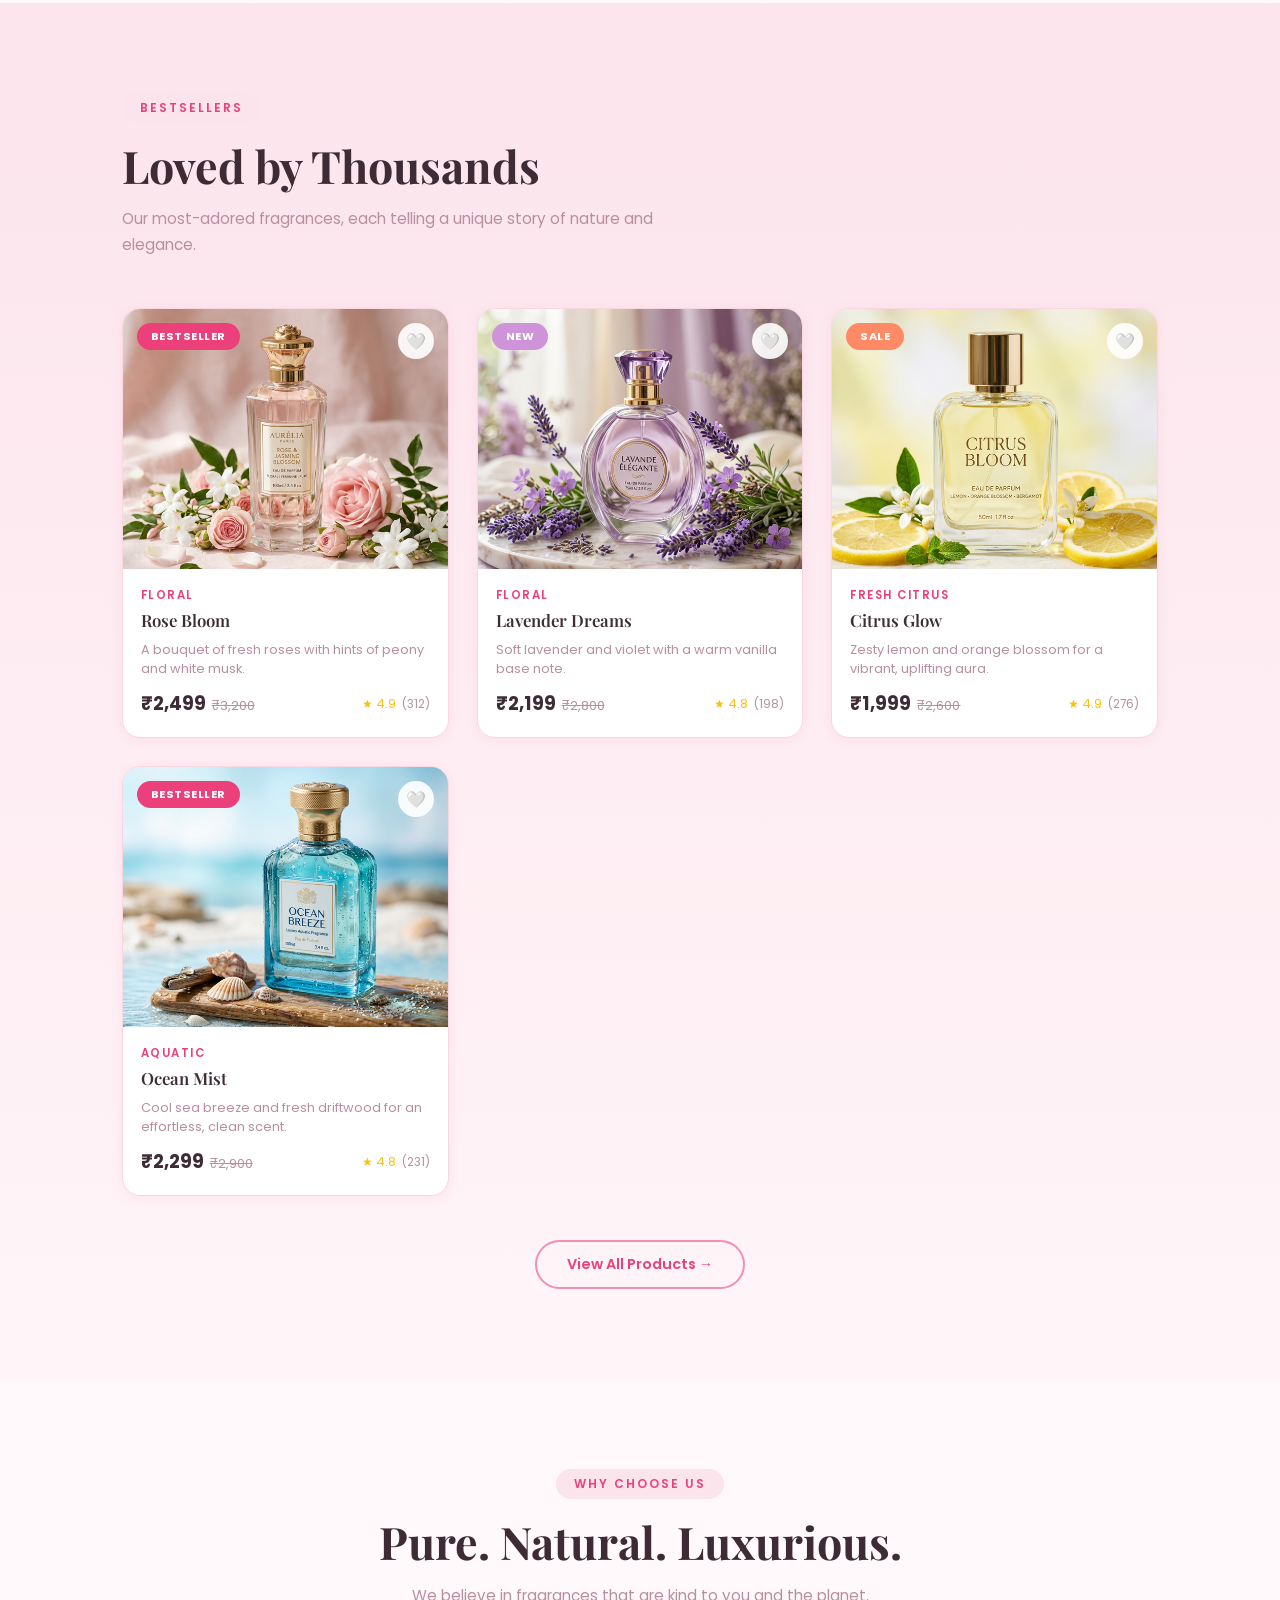
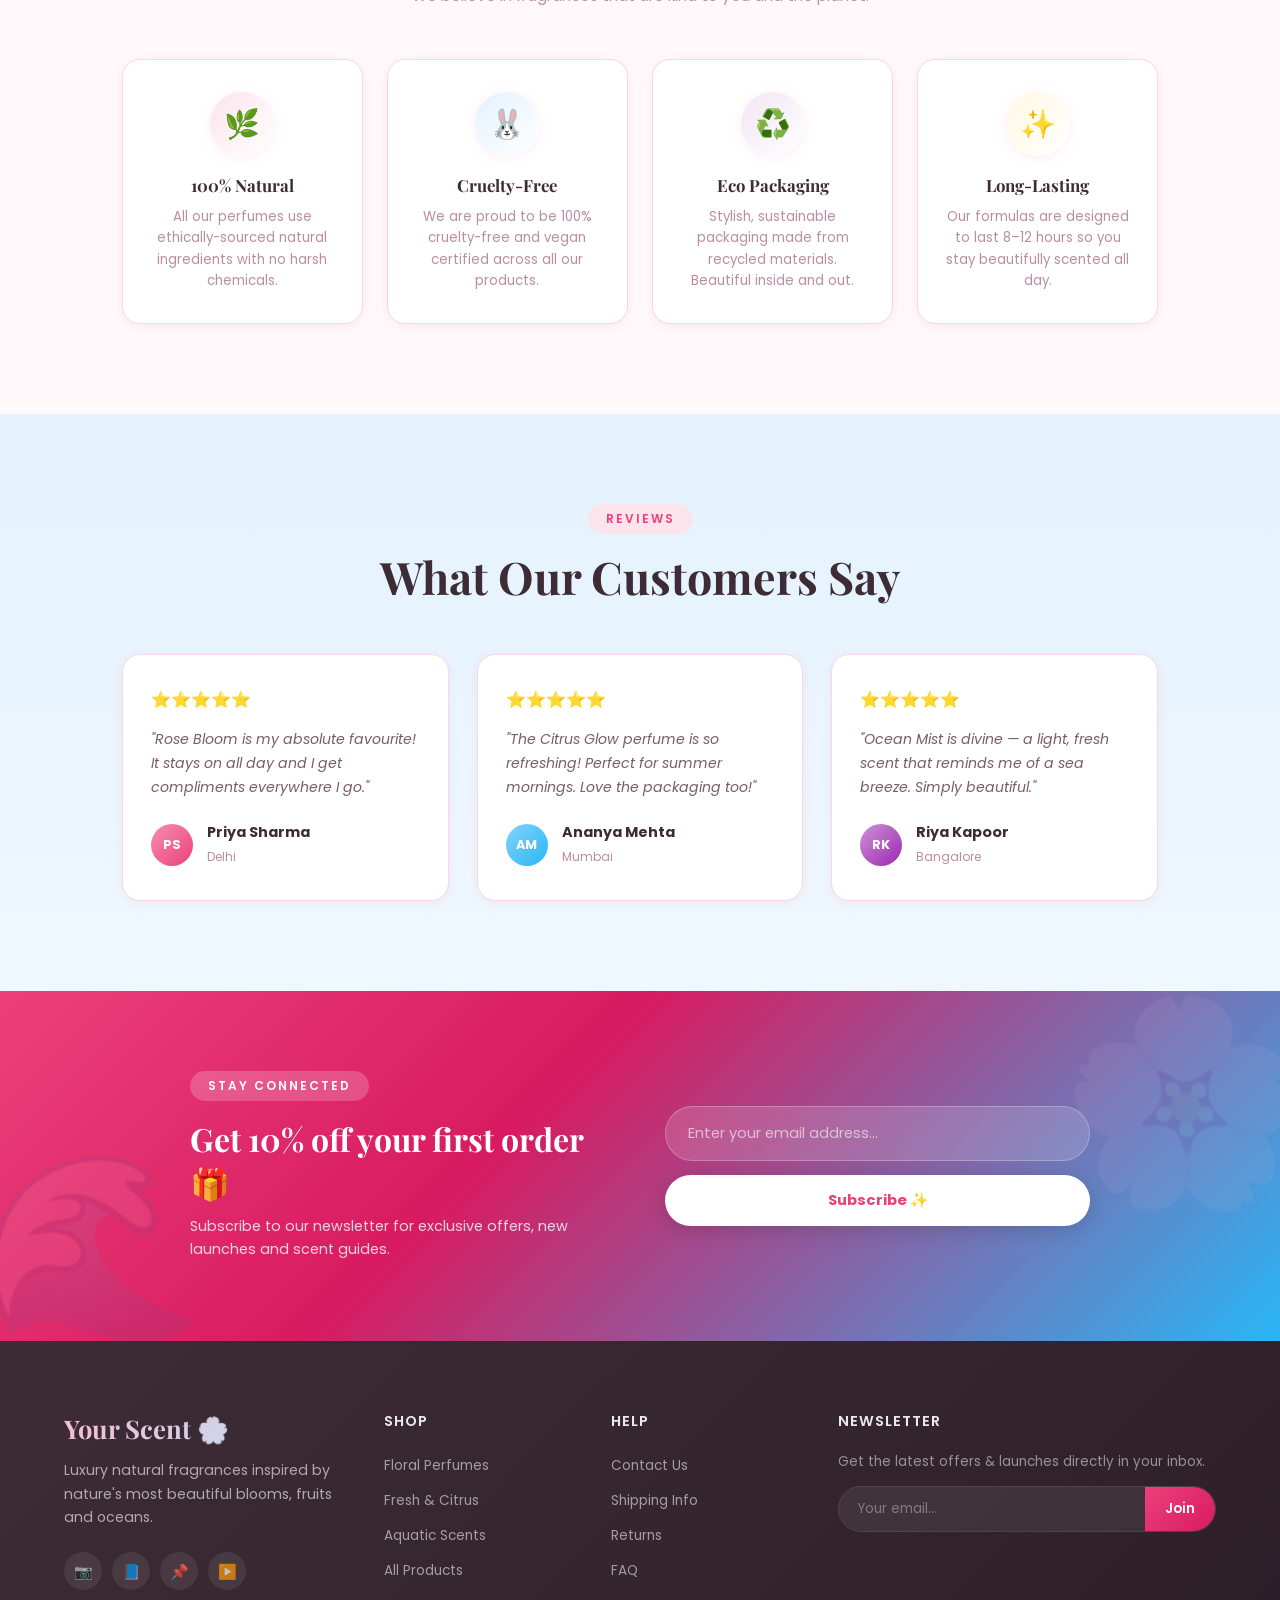
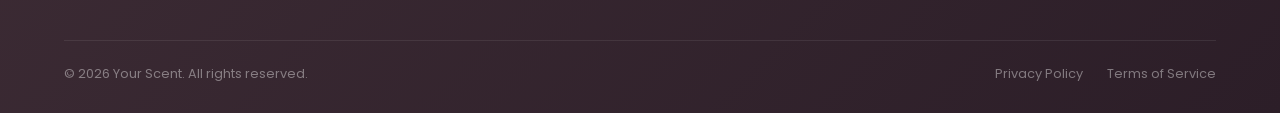
==== commit f0881dfd: "Add files via upload" ====
--- a/index.html
+++ b/index.html
@@ -76,8 +76,7 @@
       <div class="hero-visual animate-in" style="animation-delay:0.2s">
         <div class="hero-img-ring"></div>
         <div class="hero-img-ring ring-2"></div>
-        <img src="https://images.unsplash.com/photo-1619994403073-2cec844b8e63?w=600&q=85" alt="Your Scent hero perfume"
-          class="hero-img" />
+        <img src="images/hero.png" alt="Your Scent hero perfume" class="hero-img" />
         <div class="hero-float-card card-1">
           <span>🌸</span> Rose Bloom
         </div>
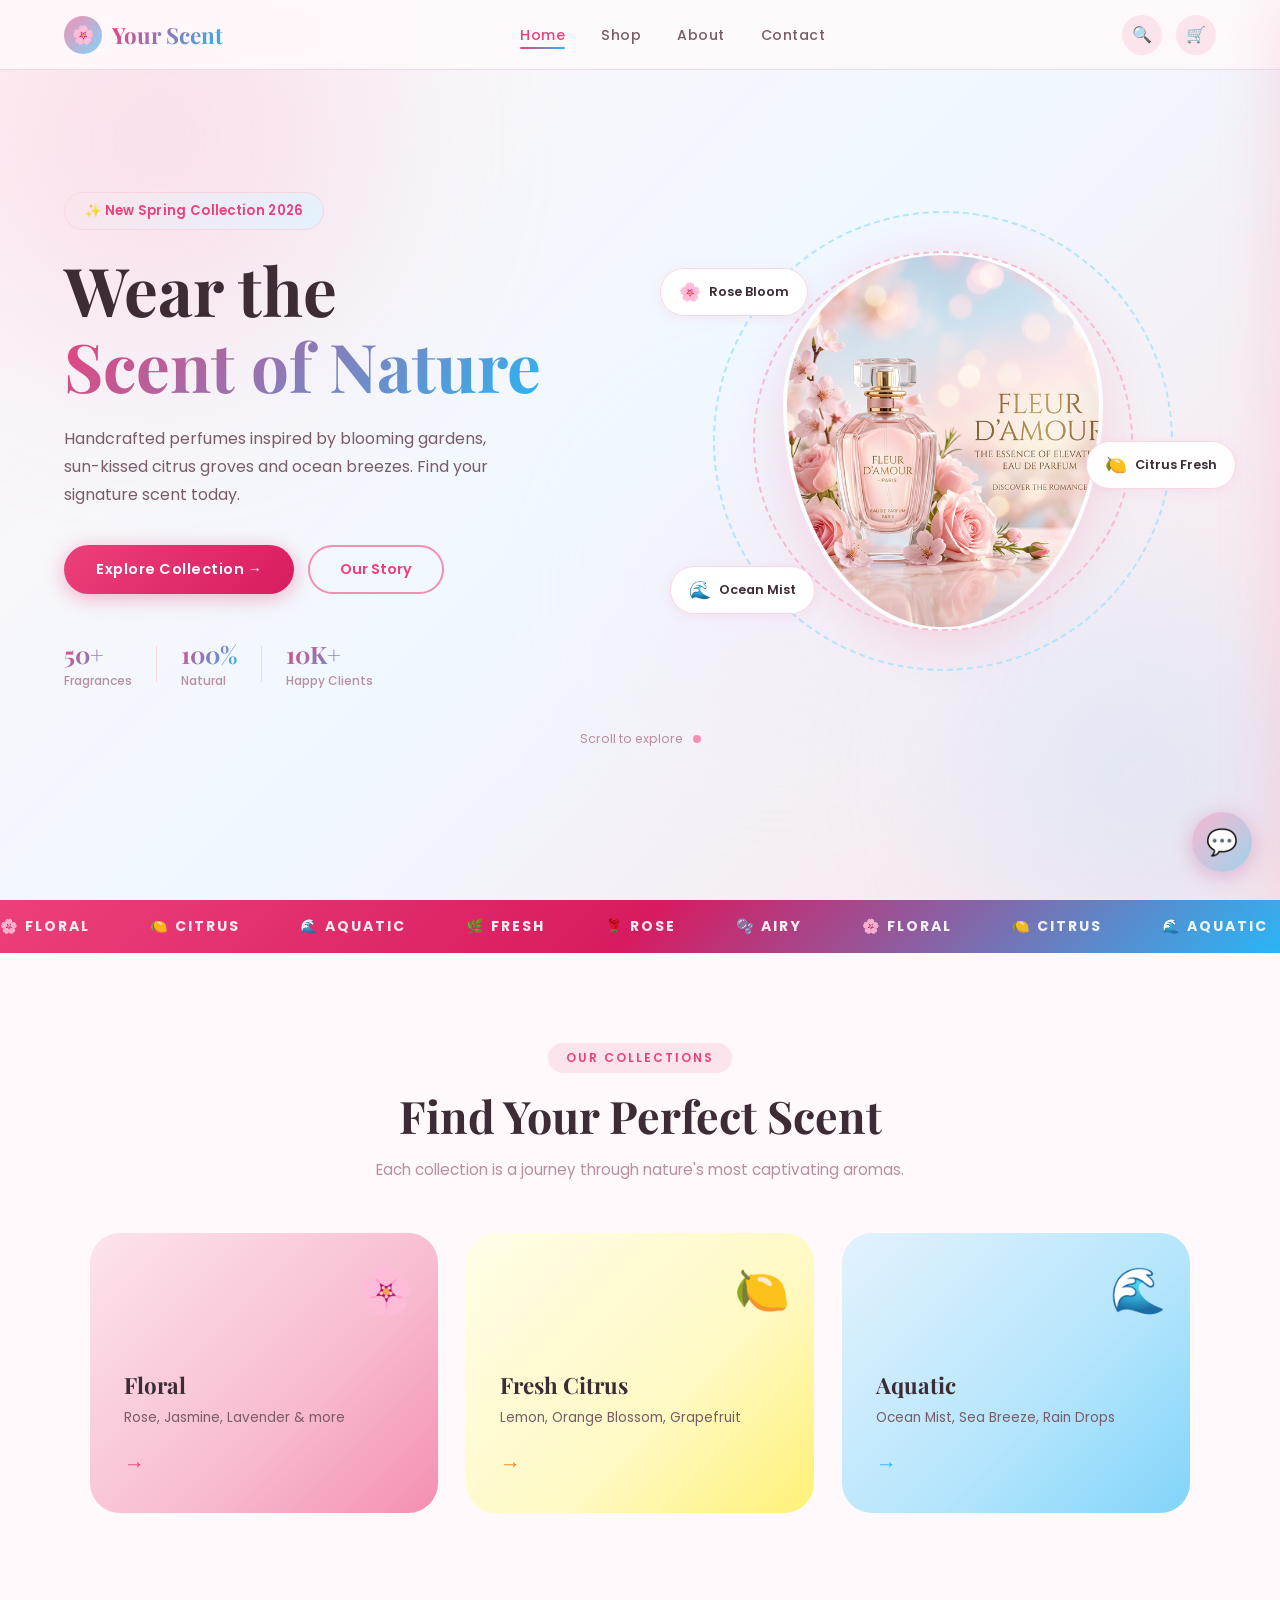
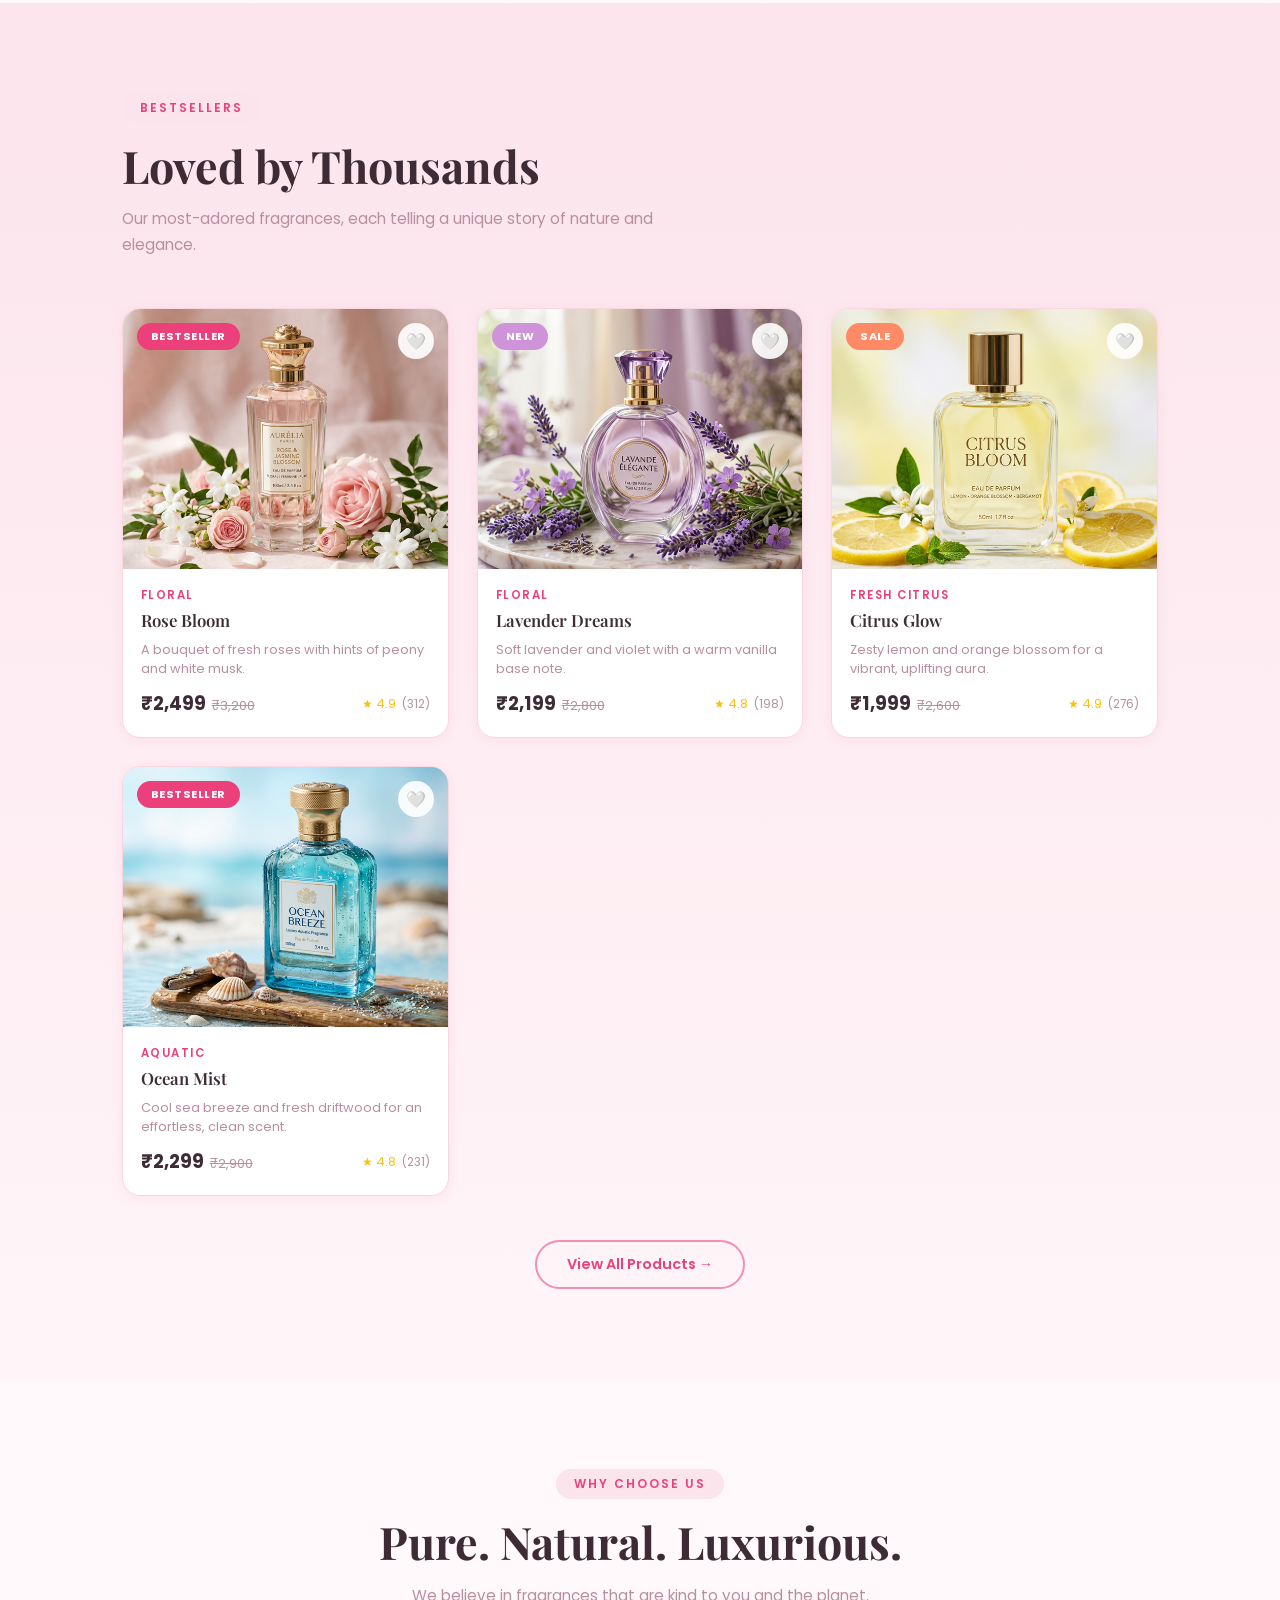
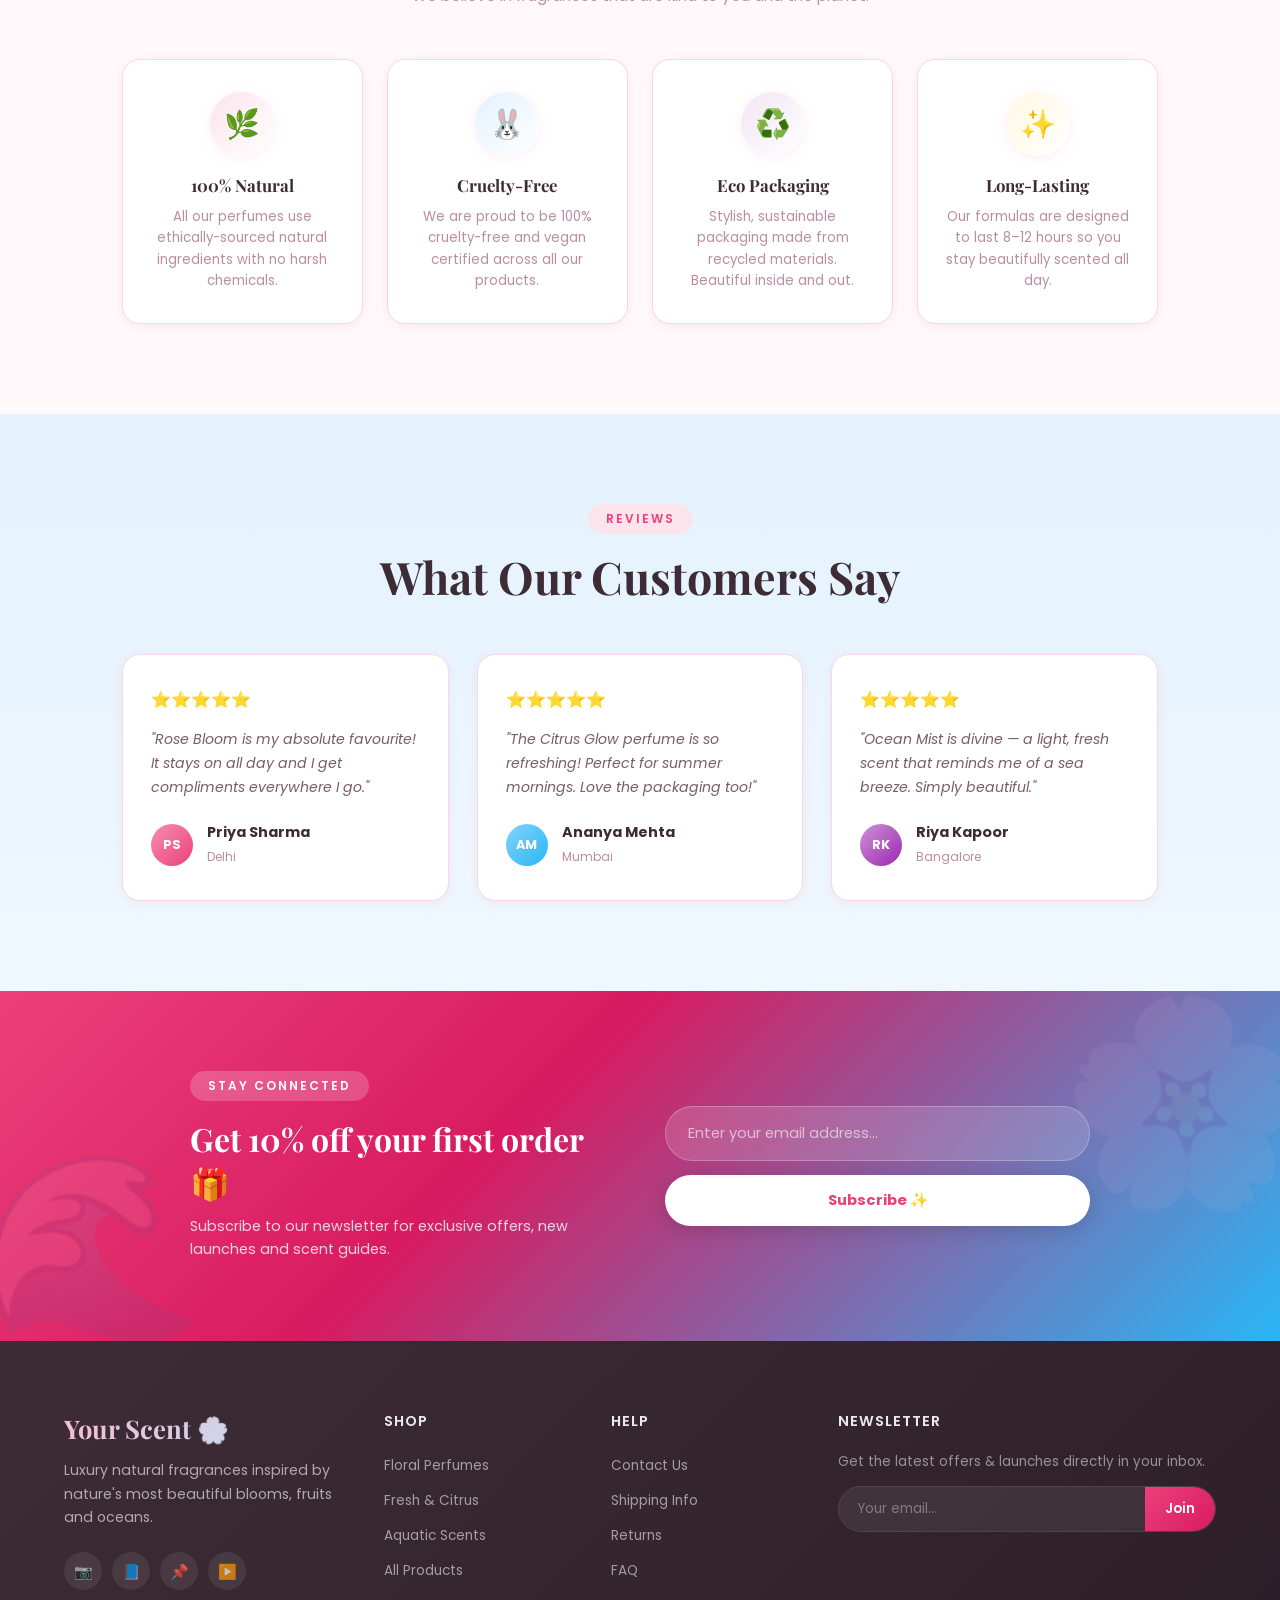
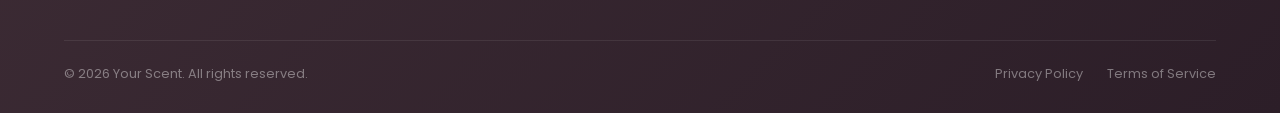
==== commit b4687a0c: "Add files via upload" ====
--- a/index.html
+++ b/index.html
@@ -322,6 +322,110 @@
       e.target.reset();
     }
   </script>
+  <!-- Chatbot Widget -->
+  <div id="chatbot-container">
+    <button id="chatbot-toggle" onclick="toggleChatbot()" title="Chat with us">
+      <span id="chat-icon">💬</span>
+    </button>
+    <div id="chatbot-box">
+      <div id="chatbot-header">
+        <span>🌸 YourScent Assistant</span>
+        <button onclick="toggleChatbot()" id="chatbot-close">✕</button>
+      </div>
+      <iframe src="https://www.chatbase.co/chatbot-iframe/uSy50_rFKP0U2ORtni0Ep" width="100%"
+        style="height:100%; min-height:420px; border:none;" frameborder="0"></iframe>
+    </div>
+  </div>
+
+  <style>
+    #chatbot-container {
+      position: fixed;
+      bottom: 28px;
+      right: 28px;
+      z-index: 99999;
+      display: flex;
+      flex-direction: column;
+      align-items: flex-end;
+      gap: 12px;
+    }
+
+    #chatbot-box {
+      display: none;
+      flex-direction: column;
+      width: 370px;
+      height: 520px;
+      background: #fff;
+      border-radius: 20px;
+      box-shadow: 0 8px 40px rgba(200, 100, 150, 0.25), 0 2px 12px rgba(0, 0, 0, 0.12);
+      overflow: hidden;
+      animation: chatSlideIn 0.3s cubic-bezier(.4, 0, .2, 1);
+    }
+
+    #chatbot-box.open {
+      display: flex;
+    }
+
+    @keyframes chatSlideIn {
+      from {
+        opacity: 0;
+        transform: translateY(30px) scale(0.95);
+      }
+
+      to {
+        opacity: 1;
+        transform: translateY(0) scale(1);
+      }
+    }
+
+    #chatbot-header {
+      background: linear-gradient(135deg, #f7b7d0, #a0d2eb);
+      color: #5a2d4c;
+      padding: 14px 18px;
+      font-weight: 700;
+      font-size: 1rem;
+      display: flex;
+      justify-content: space-between;
+      align-items: center;
+      letter-spacing: 0.3px;
+    }
+
+    #chatbot-close {
+      background: none;
+      border: none;
+      font-size: 1.1rem;
+      cursor: pointer;
+      color: #5a2d4c;
+      line-height: 1;
+      padding: 0 4px;
+    }
+
+    #chatbot-toggle {
+      width: 60px;
+      height: 60px;
+      border-radius: 50%;
+      background: linear-gradient(135deg, #f7b7d0, #a0d2eb);
+      border: none;
+      box-shadow: 0 4px 20px rgba(200, 100, 150, 0.4);
+      cursor: pointer;
+      font-size: 1.6rem;
+      display: flex;
+      align-items: center;
+      justify-content: center;
+      transition: transform 0.2s, box-shadow 0.2s;
+    }
+
+    #chatbot-toggle:hover {
+      transform: scale(1.1);
+      box-shadow: 0 6px 28px rgba(200, 100, 150, 0.55);
+    }
+  </style>
+
+  <script>
+    function toggleChatbot() {
+      var box = document.getElementById('chatbot-box');
+      box.classList.toggle('open');
+    }
+  </script>
 </body>
 
 </html>
